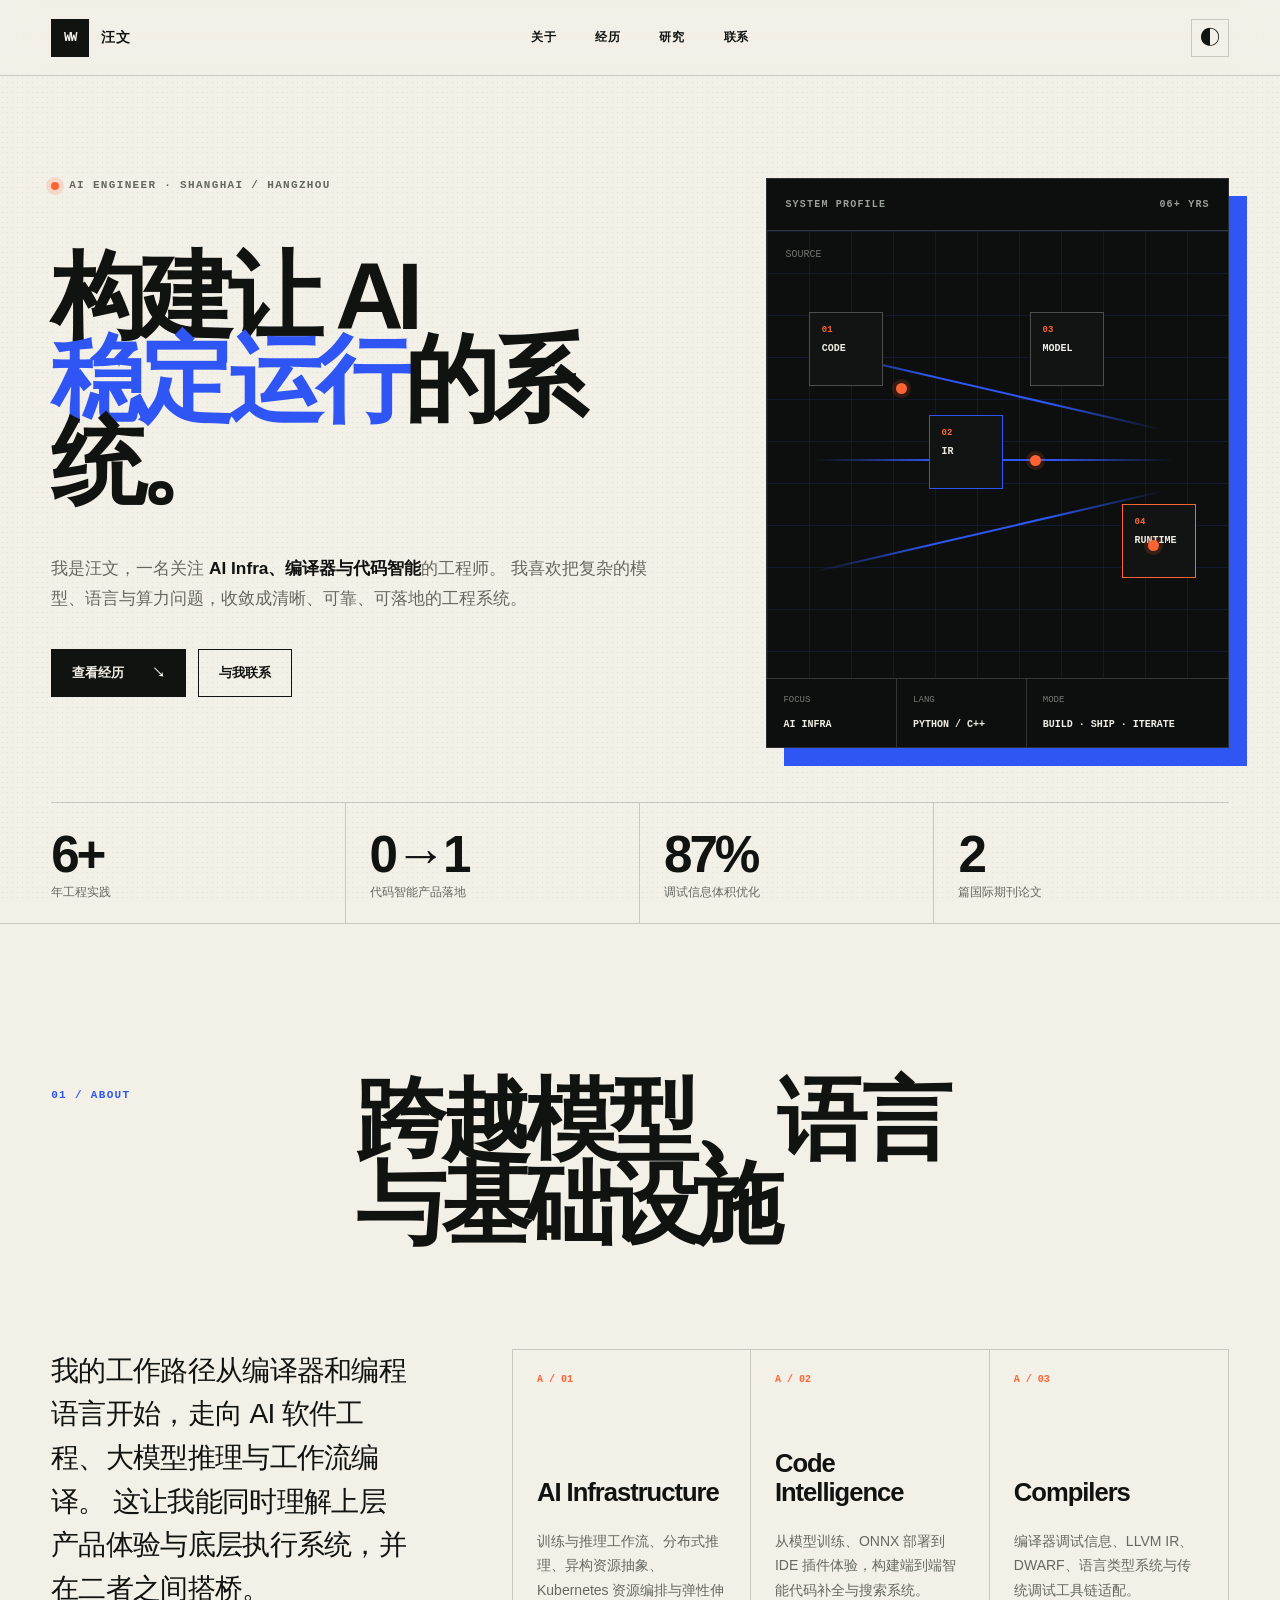
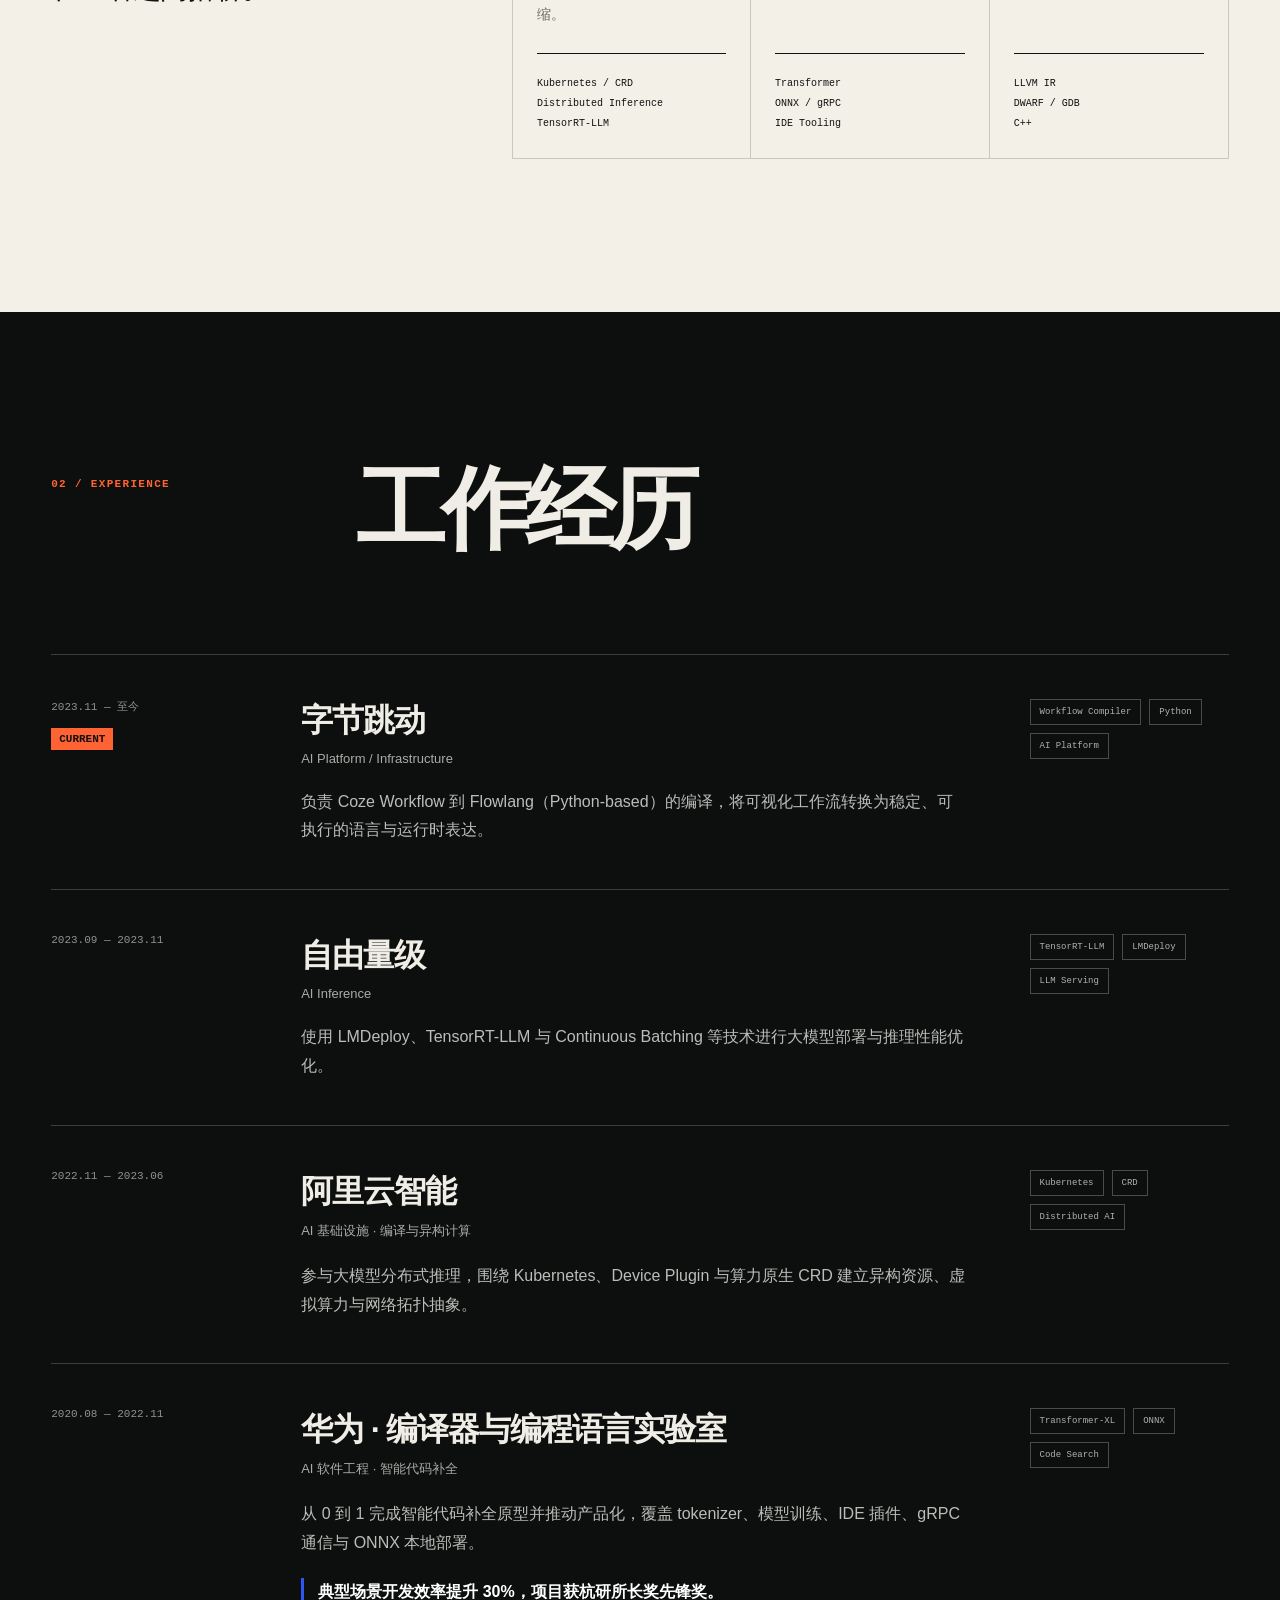
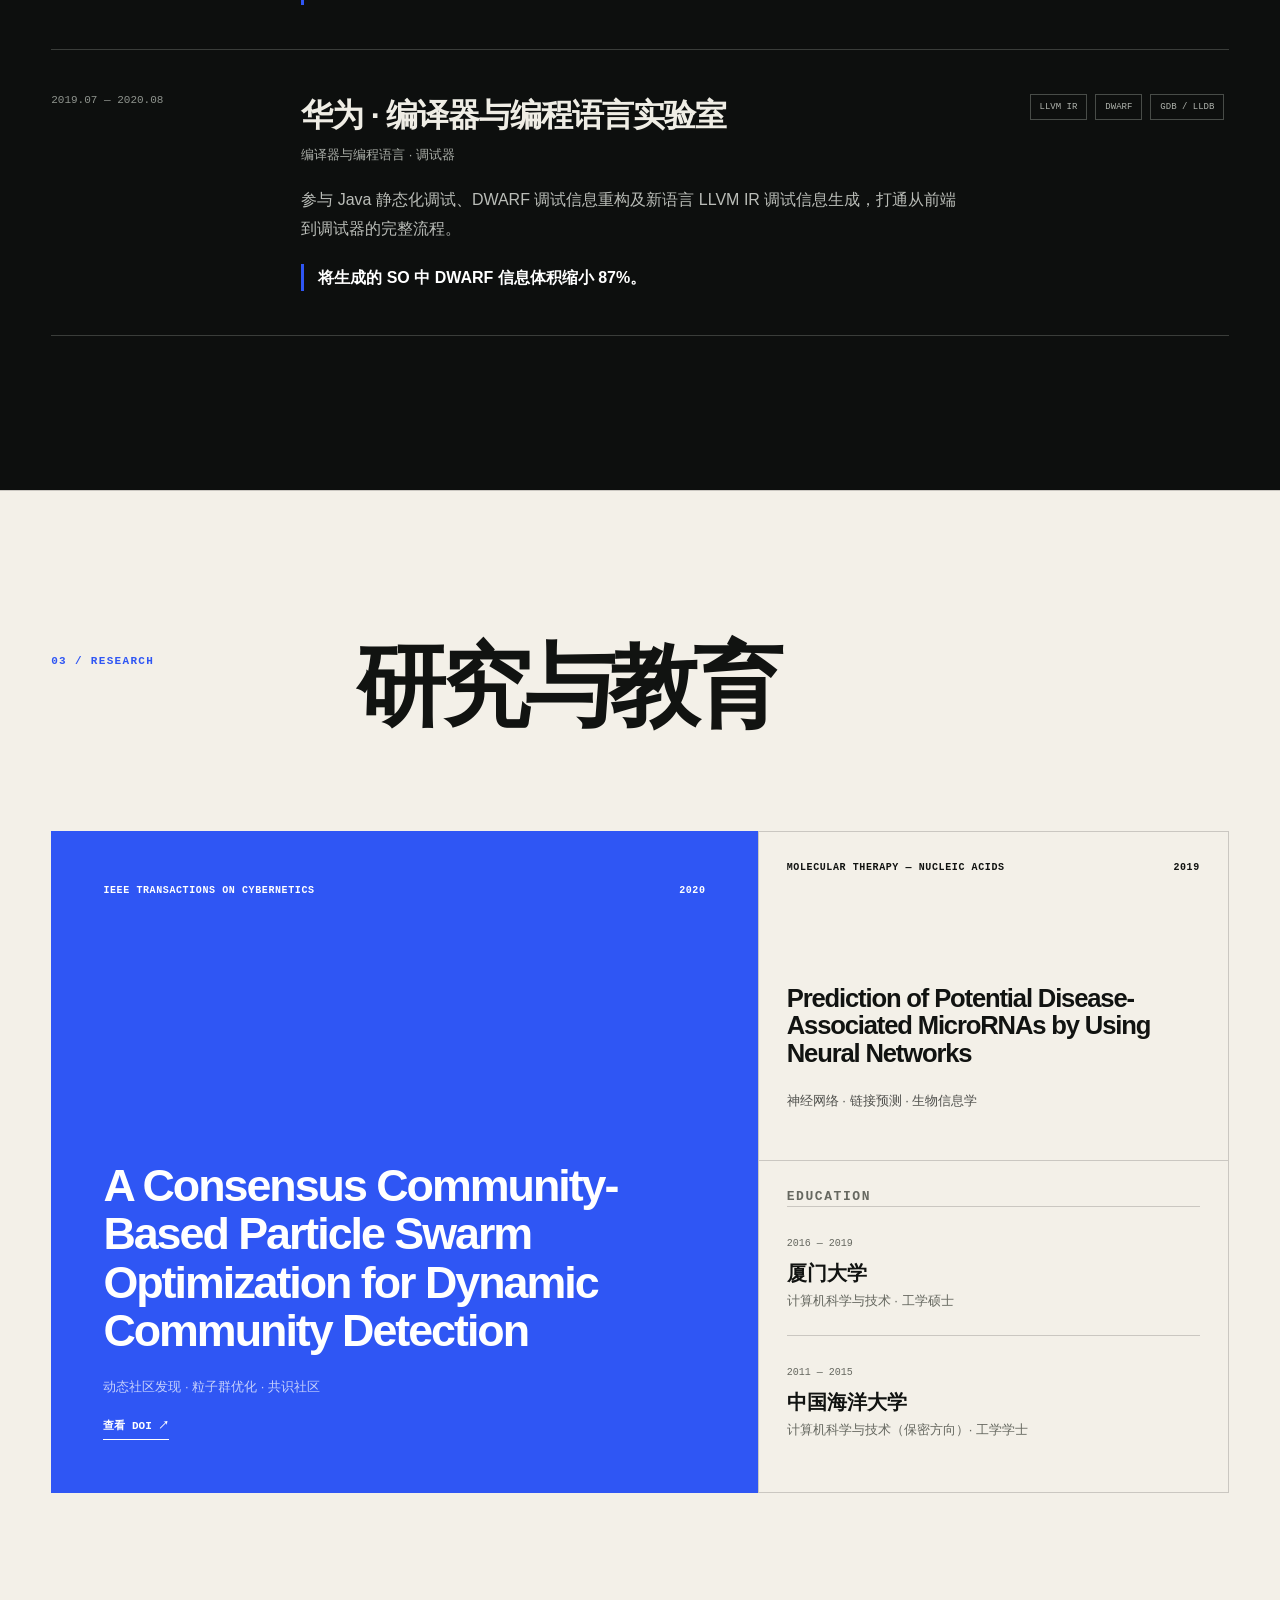
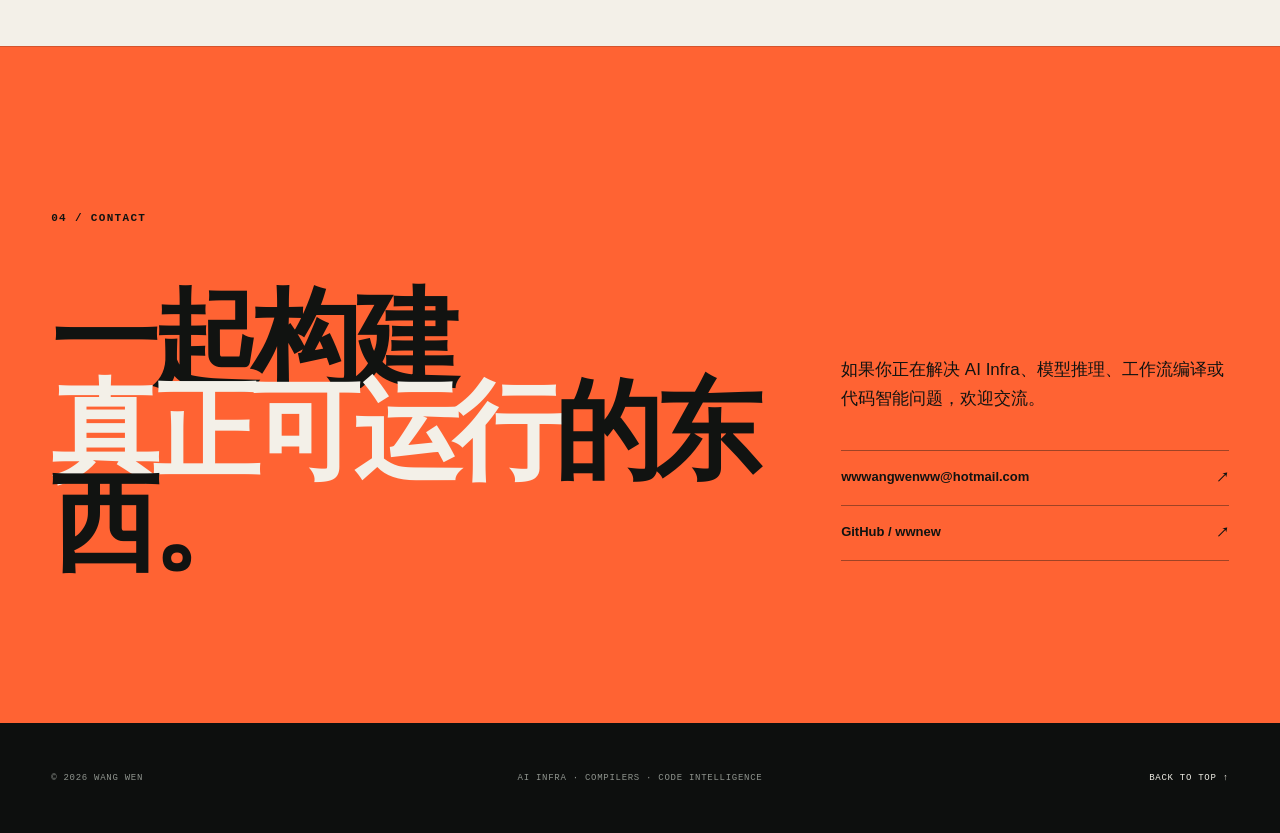
==== index.html @ ad95b90f "Build personal portfolio site" ====
<!doctype html>
<html lang="zh-CN">
  <head>
    <meta charset="UTF-8" />
    <meta name="viewport" content="width=device-width, initial-scale=1" />
    <meta name="theme-color" content="#f3f0e8" />
    <meta name="description" content="汪文的个人主页——专注 AI Infra、编译器与代码智能。" />
    <meta property="og:title" content="汪文 | AI Infra · Compilers · Code Intelligence" />
    <meta property="og:description" content="AI 基础设施、编译器与代码智能工程实践。" />
    <meta property="og:type" content="website" />
    <meta property="og:url" content="https://wwnew.github.io/wangwen/" />
    <meta property="og:image" content="https://wwnew.github.io/wangwen/assets/og.png" />
    <meta name="twitter:card" content="summary_large_image" />
    <meta name="twitter:image" content="https://wwnew.github.io/wangwen/assets/og.png" />
    <title>汪文 | AI Infra · Compilers · Code Intelligence</title>
    <link rel="stylesheet" href="styles.css" />
    <script src="script.js" defer></script>
  </head>
  <body>
    <a class="skip-link" href="#main">跳到主要内容</a>

    <header class="site-header">
      <a class="brand" href="#top" aria-label="返回首页">
        <span class="brand-mark">WW</span>
        <span class="brand-name">汪文</span>
      </a>
      <nav aria-label="主要导航">
        <a href="#about">关于</a>
        <a href="#experience">经历</a>
        <a href="#research">研究</a>
        <a href="#contact">联系</a>
      </nav>
      <button class="theme-toggle" type="button" aria-label="切换深浅色主题" aria-pressed="false">
        <span aria-hidden="true">◐</span>
      </button>
    </header>

    <main id="main">
      <section class="hero" id="top">
        <div class="hero-copy reveal">
          <p class="eyebrow"><span class="status-dot"></span> AI ENGINEER · SHANGHAI / HANGZHOU</p>
          <h1>
            构建让 AI<br />
            <span>稳定运行</span>的系统。
          </h1>
          <p class="hero-lead">
            我是汪文，一名关注 <strong>AI Infra、编译器与代码智能</strong>的工程师。
            我喜欢把复杂的模型、语言与算力问题，收敛成清晰、可靠、可落地的工程系统。
          </p>
          <div class="hero-actions">
            <a class="button button-primary" href="#experience">查看经历 <span aria-hidden="true">↘</span></a>
            <a class="button button-ghost" href="mailto:wwwangwenww@hotmail.com">与我联系</a>
          </div>
        </div>

        <div class="hero-system reveal" aria-label="从代码到计算的系统示意图">
          <div class="system-topline">
            <span>SYSTEM PROFILE</span>
            <span>06+ YRS</span>
          </div>
          <div class="pipeline" aria-hidden="true">
            <div class="pipeline-label label-input">SOURCE</div>
            <div class="pipeline-line line-a"></div>
            <div class="pipeline-line line-b"></div>
            <div class="pipeline-line line-c"></div>
            <div class="pipeline-node node-a"><span>01</span>CODE</div>
            <div class="pipeline-node node-b"><span>02</span>IR</div>
            <div class="pipeline-node node-c"><span>03</span>MODEL</div>
            <div class="pipeline-node node-d"><span>04</span>RUNTIME</div>
            <div class="pipeline-signal signal-a"></div>
            <div class="pipeline-signal signal-b"></div>
            <div class="pipeline-signal signal-c"></div>
          </div>
          <div class="system-stack">
            <div><span>FOCUS</span><strong>AI INFRA</strong></div>
            <div><span>LANG</span><strong>PYTHON / C++</strong></div>
            <div><span>MODE</span><strong>BUILD · SHIP · ITERATE</strong></div>
          </div>
        </div>

        <div class="hero-stats reveal" aria-label="职业概览">
          <div><strong>6+</strong><span>年工程实践</span></div>
          <div><strong>0→1</strong><span>代码智能产品落地</span></div>
          <div><strong>87%</strong><span>调试信息体积优化</span></div>
          <div><strong>2</strong><span>篇国际期刊论文</span></div>
        </div>
      </section>

      <section class="section" id="about">
        <div class="section-heading reveal">
          <p class="section-index">01 / ABOUT</p>
          <h2>跨越模型、语言<br />与基础设施</h2>
        </div>
        <div class="about-grid">
          <p class="about-intro reveal">
            我的工作路径从编译器和编程语言开始，走向 AI 软件工程、大模型推理与工作流编译。
            这让我能同时理解上层产品体验与底层执行系统，并在二者之间搭桥。
          </p>
          <div class="capability-grid">
            <article class="capability-card reveal">
              <span class="card-no">A / 01</span>
              <h3>AI Infrastructure</h3>
              <p>训练与推理工作流、分布式推理、异构资源抽象、Kubernetes 资源编排与弹性伸缩。</p>
              <ul><li>Kubernetes / CRD</li><li>Distributed Inference</li><li>TensorRT-LLM</li></ul>
            </article>
            <article class="capability-card reveal">
              <span class="card-no">A / 02</span>
              <h3>Code Intelligence</h3>
              <p>从模型训练、ONNX 部署到 IDE 插件体验，构建端到端智能代码补全与搜索系统。</p>
              <ul><li>Transformer</li><li>ONNX / gRPC</li><li>IDE Tooling</li></ul>
            </article>
            <article class="capability-card reveal">
              <span class="card-no">A / 03</span>
              <h3>Compilers</h3>
              <p>编译器调试信息、LLVM IR、DWARF、语言类型系统与传统调试工具链适配。</p>
              <ul><li>LLVM IR</li><li>DWARF / GDB</li><li>C++</li></ul>
            </article>
          </div>
        </div>
      </section>

      <section class="section experience" id="experience">
        <div class="section-heading reveal">
          <p class="section-index">02 / EXPERIENCE</p>
          <h2>工作经历</h2>
        </div>
        <div class="timeline">
          <article class="timeline-item reveal">
            <div class="timeline-meta"><time>2023.11 — 至今</time><span class="current">CURRENT</span></div>
            <div class="timeline-main">
              <h3>字节跳动</h3>
              <p class="role">AI Platform / Infrastructure</p>
              <p>负责 Coze Workflow 到 Flowlang（Python-based）的编译，将可视化工作流转换为稳定、可执行的语言与运行时表达。</p>
            </div>
            <div class="timeline-tags"><span>Workflow Compiler</span><span>Python</span><span>AI Platform</span></div>
          </article>
          <article class="timeline-item reveal">
            <div class="timeline-meta"><time>2023.09 — 2023.11</time></div>
            <div class="timeline-main">
              <h3>自由量级</h3>
              <p class="role">AI Inference</p>
              <p>使用 LMDeploy、TensorRT-LLM 与 Continuous Batching 等技术进行大模型部署与推理性能优化。</p>
            </div>
            <div class="timeline-tags"><span>TensorRT-LLM</span><span>LMDeploy</span><span>LLM Serving</span></div>
          </article>
          <article class="timeline-item reveal">
            <div class="timeline-meta"><time>2022.11 — 2023.06</time></div>
            <div class="timeline-main">
              <h3>阿里云智能</h3>
              <p class="role">AI 基础设施 · 编译与异构计算</p>
              <p>参与大模型分布式推理，围绕 Kubernetes、Device Plugin 与算力原生 CRD 建立异构资源、虚拟算力与网络拓扑抽象。</p>
            </div>
            <div class="timeline-tags"><span>Kubernetes</span><span>CRD</span><span>Distributed AI</span></div>
          </article>
          <article class="timeline-item reveal">
            <div class="timeline-meta"><time>2020.08 — 2022.11</time></div>
            <div class="timeline-main">
              <h3>华为 · 编译器与编程语言实验室</h3>
              <p class="role">AI 软件工程 · 智能代码补全</p>
              <p>从 0 到 1 完成智能代码补全原型并推动产品化，覆盖 tokenizer、模型训练、IDE 插件、gRPC 通信与 ONNX 本地部署。</p>
              <p class="impact">典型场景开发效率提升 30%，项目获杭研所长奖先锋奖。</p>
            </div>
            <div class="timeline-tags"><span>Transformer-XL</span><span>ONNX</span><span>Code Search</span></div>
          </article>
          <article class="timeline-item reveal">
            <div class="timeline-meta"><time>2019.07 — 2020.08</time></div>
            <div class="timeline-main">
              <h3>华为 · 编译器与编程语言实验室</h3>
              <p class="role">编译器与编程语言 · 调试器</p>
              <p>参与 Java 静态化调试、DWARF 调试信息重构及新语言 LLVM IR 调试信息生成，打通从前端到调试器的完整流程。</p>
              <p class="impact">将生成的 SO 中 DWARF 信息体积缩小 87%。</p>
            </div>
            <div class="timeline-tags"><span>LLVM IR</span><span>DWARF</span><span>GDB / LLDB</span></div>
          </article>
        </div>
      </section>

      <section class="section research" id="research">
        <div class="section-heading reveal">
          <p class="section-index">03 / RESEARCH</p>
          <h2>研究与教育</h2>
        </div>
        <div class="research-grid">
          <article class="paper paper-featured reveal">
            <div class="paper-top"><span>IEEE TRANSACTIONS ON CYBERNETICS</span><span>2020</span></div>
            <h3>A Consensus Community-Based Particle Swarm Optimization for Dynamic Community Detection</h3>
            <p>动态社区发现 · 粒子群优化 · 共识社区</p>
            <a href="https://doi.org/10.1109/TCYB.2019.2938895" target="_blank" rel="noreferrer">查看 DOI <span aria-hidden="true">↗</span></a>
          </article>
          <article class="paper reveal">
            <div class="paper-top"><span>MOLECULAR THERAPY — NUCLEIC ACIDS</span><span>2019</span></div>
            <h3>Prediction of Potential Disease-Associated MicroRNAs by Using Neural Networks</h3>
            <p>神经网络 · 链接预测 · 生物信息学</p>
          </article>
          <div class="education reveal">
            <p class="mini-heading">EDUCATION</p>
            <div><time>2016 — 2019</time><h3>厦门大学</h3><p>计算机科学与技术 · 工学硕士</p></div>
            <div><time>2011 — 2015</time><h3>中国海洋大学</h3><p>计算机科学与技术（保密方向）· 工学学士</p></div>
          </div>
        </div>
      </section>

      <section class="contact section" id="contact">
        <p class="section-index reveal">04 / CONTACT</p>
        <div class="contact-inner reveal">
          <h2>一起构建<br /><span>真正可运行</span>的东西。</h2>
          <div class="contact-side">
            <p>如果你正在解决 AI Infra、模型推理、工作流编译或代码智能问题，欢迎交流。</p>
            <a class="email-link" href="mailto:wwwangwenww@hotmail.com">wwwangwenww@hotmail.com <span aria-hidden="true">↗</span></a>
            <a class="github-link" href="https://github.com/wwnew" target="_blank" rel="noreferrer">GitHub / wwnew <span aria-hidden="true">↗</span></a>
          </div>
        </div>
      </section>
    </main>

    <footer>
      <span>© <span id="year"></span> WANG WEN</span>
      <span>AI INFRA · COMPILERS · CODE INTELLIGENCE</span>
      <a href="#top">BACK TO TOP ↑</a>
    </footer>
  </body>
</html>
---- styles.css ----
:root {
  --paper: #f3f0e8;
  --paper-2: #e9e5da;
  --ink: #111311;
  --muted: #666860;
  --line: rgba(17, 19, 17, 0.18);
  --blue: #2f56f4;
  --orange: #ff6333;
  --dark: #0d0f0e;
  --header-height: 76px;
}

* { box-sizing: border-box; }
html { scroll-behavior: smooth; }
body {
  margin: 0;
  background: var(--paper);
  color: var(--ink);
  font-family: Inter, "Helvetica Neue", Arial, "PingFang SC", "Microsoft YaHei", sans-serif;
  -webkit-font-smoothing: antialiased;
}
body::before {
  content: "";
  position: fixed;
  inset: 0;
  z-index: -1;
  pointer-events: none;
  opacity: 0.22;
  background-image: radial-gradient(rgba(17, 19, 17, 0.32) 0.5px, transparent 0.5px);
  background-size: 5px 5px;
}
a { color: inherit; }
.skip-link { position: fixed; left: 12px; top: -80px; z-index: 100; padding: 10px 14px; background: var(--ink); color: var(--paper); }
.skip-link:focus { top: 12px; }

.site-header {
  height: var(--header-height);
  padding: 0 clamp(20px, 4vw, 64px);
  display: grid;
  grid-template-columns: 1fr auto 1fr;
  align-items: center;
  position: sticky;
  top: 0;
  z-index: 20;
  border-bottom: 1px solid var(--line);
  background: color-mix(in srgb, var(--paper) 88%, transparent);
  backdrop-filter: blur(16px);
}
.brand { display: inline-flex; align-items: center; gap: 12px; width: fit-content; text-decoration: none; }
.brand-mark { display: grid; place-items: center; width: 38px; height: 38px; background: var(--ink); color: var(--paper); font: 700 12px/1 ui-monospace, monospace; letter-spacing: -0.08em; }
.brand-name { font-size: 14px; font-weight: 700; letter-spacing: 0.08em; }
nav { display: flex; align-items: center; gap: clamp(18px, 3vw, 42px); }
nav a { position: relative; text-decoration: none; font-size: 12px; font-weight: 650; letter-spacing: 0.08em; }
nav a::after { content: ""; position: absolute; left: 0; right: 100%; bottom: -8px; height: 2px; background: var(--orange); transition: right 180ms ease; }
nav a:hover::after, nav a:focus-visible::after { right: 0; }
.theme-toggle { justify-self: end; width: 38px; height: 38px; border: 1px solid var(--line); background: transparent; color: inherit; cursor: pointer; font-size: 20px; }
.theme-toggle:hover { background: var(--ink); color: var(--paper); }

.hero { min-height: calc(100svh - var(--header-height)); padding: clamp(48px, 8vw, 110px) clamp(20px, 4vw, 64px) 0; display: grid; grid-template-columns: minmax(0, 1.15fr) minmax(330px, 0.85fr); grid-template-rows: 1fr auto; gap: 54px clamp(32px, 7vw, 112px); overflow: hidden; }
.eyebrow, .section-index, .mini-heading { font: 700 11px/1.3 ui-monospace, SFMono-Regular, Consolas, monospace; letter-spacing: 0.12em; }
.eyebrow { display: flex; align-items: center; gap: 10px; margin: 0 0 clamp(28px, 5vw, 62px); color: var(--muted); }
.status-dot { width: 8px; height: 8px; border-radius: 50%; background: var(--orange); box-shadow: 0 0 0 5px color-mix(in srgb, var(--orange) 16%, transparent); }
.hero h1 { margin: 0; max-width: 900px; font-size: clamp(58px, 7.4vw, 124px); line-height: 0.88; letter-spacing: -0.072em; font-weight: 850; }
.hero h1 span { color: var(--blue); }
.hero-lead { max-width: 680px; margin: clamp(28px, 4vw, 48px) 0 0; font-size: clamp(16px, 1.35vw, 21px); line-height: 1.75; color: var(--muted); }
.hero-lead strong { color: var(--ink); font-weight: 700; }
.hero-actions { display: flex; flex-wrap: wrap; gap: 12px; margin-top: 36px; }
.button { min-height: 48px; padding: 0 20px; display: inline-flex; align-items: center; justify-content: space-between; gap: 28px; border: 1px solid var(--ink); text-decoration: none; font-size: 13px; font-weight: 700; transition: transform 160ms ease, box-shadow 160ms ease, background 160ms ease; }
.button:hover { transform: translateY(-2px); box-shadow: 4px 4px 0 var(--orange); }
.button-primary { background: var(--ink); color: var(--paper); }
.button-ghost { background: transparent; }

.hero-system { align-self: center; min-height: 570px; display: flex; flex-direction: column; background: var(--dark); color: #efede5; border: 1px solid #2c2f2d; box-shadow: 18px 18px 0 var(--blue); }
.system-topline { height: 52px; padding: 0 18px; display: flex; align-items: center; justify-content: space-between; border-bottom: 1px solid #343735; color: #999f99; font: 600 10px/1 ui-monospace, monospace; letter-spacing: 0.12em; }
.pipeline { position: relative; flex: 1; min-height: 360px; overflow: hidden; background-image: linear-gradient(rgba(47,86,244,.14) 1px, transparent 1px), linear-gradient(90deg, rgba(47,86,244,.14) 1px, transparent 1px); background-size: 42px 42px; }
.pipeline-label { position: absolute; left: 18px; top: 18px; color: #6f756f; font: 10px ui-monospace, monospace; }
.pipeline-line { position: absolute; left: 10%; width: 78%; height: 2px; background: linear-gradient(90deg, transparent, var(--blue), var(--blue), transparent); transform-origin: left center; }
.line-a { top: 26%; transform: rotate(13deg); }.line-b { top: 51%; }.line-c { top: 76%; transform: rotate(-13deg); }
.pipeline-node { position: absolute; display: flex; flex-direction: column; gap: 8px; width: 74px; height: 74px; padding: 12px; border: 1px solid #4c504c; background: #111412; font: 700 10px ui-monospace, monospace; }
.pipeline-node span { color: var(--orange); font-size: 9px; }
.node-a { left: 9%; top: 18%; }.node-b { left: 35%; top: 41%; border-color: var(--blue); }.node-c { right: 27%; top: 18%; }.node-d { right: 7%; top: 61%; border-color: var(--orange); }
.pipeline-signal { position: absolute; width: 11px; height: 11px; border-radius: 50%; background: var(--orange); box-shadow: 0 0 0 4px rgba(255,99,51,.15); animation: pulse 2.4s ease-in-out infinite; }
.signal-a { left: 28%; top: 34%; }.signal-b { left: 57%; top: 50%; animation-delay: .8s; }.signal-c { right: 15%; top: 69%; animation-delay: 1.6s; }
@keyframes pulse { 50% { transform: scale(1.5); box-shadow: 0 0 0 8px rgba(255,99,51,0); } }
.system-stack { display: grid; grid-template-columns: 1fr 1fr 1.55fr; border-top: 1px solid #343735; }
.system-stack div { padding: 16px; border-right: 1px solid #343735; }
.system-stack div:last-child { border-right: 0; }
.system-stack span { display: block; margin-bottom: 8px; color: #747a74; font: 9px ui-monospace, monospace; }
.system-stack strong { font: 700 10px ui-monospace, monospace; }

.hero-stats { grid-column: 1 / -1; display: grid; grid-template-columns: repeat(4, 1fr); border-top: 1px solid var(--line); }
.hero-stats div { min-height: 120px; padding: 22px 20px 22px 0; display: flex; flex-direction: column; justify-content: space-between; border-right: 1px solid var(--line); }
.hero-stats div:not(:first-child) { padding-left: 24px; }
.hero-stats div:last-child { border-right: 0; }
.hero-stats strong { font-size: clamp(32px, 4vw, 62px); letter-spacing: -0.06em; }
.hero-stats span { color: var(--muted); font-size: 12px; }

.section { padding: clamp(96px, 12vw, 180px) clamp(20px, 4vw, 64px); border-top: 1px solid var(--line); }
.section-heading { display: grid; grid-template-columns: minmax(170px, .35fr) 1fr; margin-bottom: clamp(56px, 8vw, 110px); }
.section-index { margin: 10px 0 0; color: var(--blue); }
.section-heading h2 { margin: 0; font-size: clamp(48px, 7vw, 108px); line-height: .94; letter-spacing: -0.065em; }
.about-grid { display: grid; grid-template-columns: minmax(250px, .5fr) 1fr; gap: clamp(46px, 8vw, 120px); }
.about-intro { margin: 0; max-width: 520px; font-size: clamp(20px, 2.2vw, 34px); line-height: 1.55; letter-spacing: -0.025em; }
.capability-grid { display: grid; grid-template-columns: repeat(3, 1fr); }
.capability-card { min-height: 410px; padding: 24px; border: 1px solid var(--line); display: flex; flex-direction: column; transition: background 180ms ease, color 180ms ease, transform 180ms ease; }
.capability-card + .capability-card { border-left: 0; }
.capability-card:hover { background: var(--ink); color: var(--paper); transform: translateY(-8px); }
.card-no { color: var(--orange); font: 700 10px ui-monospace, monospace; }
.capability-card h3 { margin: auto 0 22px; font-size: clamp(24px, 2vw, 34px); letter-spacing: -0.04em; }
.capability-card p { min-height: 100px; margin: 0 0 24px; color: var(--muted); font-size: 14px; line-height: 1.75; }
.capability-card:hover p { color: #b9bcb6; }
.capability-card ul { margin: 0; padding: 20px 0 0; border-top: 1px solid currentColor; list-style: none; font: 10px/2 ui-monospace, monospace; }

.experience { background: var(--dark); color: #efede5; }
.experience .section-index { color: var(--orange); }
.timeline { border-top: 1px solid #3a3d3a; }
.timeline-item { display: grid; grid-template-columns: minmax(180px, .28fr) 1fr minmax(160px, .3fr); gap: clamp(24px, 5vw, 80px); padding: 44px 0; border-bottom: 1px solid #3a3d3a; }
.timeline-meta { display: flex; flex-direction: column; align-items: flex-start; gap: 14px; color: #8e938d; font: 11px ui-monospace, monospace; }
.current { padding: 5px 8px; color: #111; background: var(--orange); font-weight: 800; }
.timeline-main h3 { margin: 0 0 8px; font-size: clamp(25px, 2.5vw, 38px); letter-spacing: -0.035em; }
.timeline-main .role { margin: 0 0 22px; color: #a8aca6; font-size: 13px; }
.timeline-main > p:not(.role):not(.impact) { max-width: 760px; margin: 0; color: #babdb8; line-height: 1.8; }
.timeline-main .impact { margin: 20px 0 0; padding-left: 14px; border-left: 3px solid var(--blue); color: #fff; font-weight: 650; line-height: 1.7; }
.timeline-tags { display: flex; align-content: flex-start; flex-wrap: wrap; gap: 8px; }
.timeline-tags span { padding: 7px 9px; border: 1px solid #484c48; color: #aeb2ac; font: 9px ui-monospace, monospace; }

.research-grid { display: grid; grid-template-columns: 1.2fr .8fr; gap: 0; }
.paper { min-height: 330px; padding: 28px; border: 1px solid var(--line); display: flex; flex-direction: column; }
.paper-featured { grid-row: span 2; min-height: 660px; padding: clamp(28px, 4vw, 58px); background: var(--blue); color: #fff; border-color: var(--blue); }
.paper-top { display: flex; justify-content: space-between; gap: 20px; font: 700 10px/1.5 ui-monospace, monospace; letter-spacing: .06em; }
.paper h3 { margin: auto 0 24px; max-width: 780px; font-size: clamp(26px, 3.5vw, 58px); line-height: 1.08; letter-spacing: -0.045em; }
.paper:not(.paper-featured) h3 { font-size: clamp(21px, 2vw, 31px); }
.paper p { margin: 0 0 22px; opacity: .72; font-size: 13px; }
.paper a { width: fit-content; padding-bottom: 6px; border-bottom: 1px solid currentColor; text-decoration: none; font: 700 11px ui-monospace, monospace; }
.education { padding: 28px; border: 1px solid var(--line); border-top: 0; }
.education > div { padding: 25px 0; border-top: 1px solid var(--line); }
.education time { color: var(--muted); font: 10px ui-monospace, monospace; }
.education h3 { margin: 10px 0 5px; font-size: 20px; }
.education p { margin: 0; color: var(--muted); font-size: 13px; }

.contact { background: var(--orange); }
.contact .section-index { color: var(--ink); }
.contact-inner { display: grid; grid-template-columns: 1.3fr .7fr; align-items: end; gap: 70px; margin-top: 70px; }
.contact h2 { margin: 0; font-size: clamp(54px, 8.4vw, 136px); line-height: .85; letter-spacing: -0.07em; }
.contact h2 span { color: var(--paper); }
.contact-side { padding-bottom: 8px; }
.contact-side p { max-width: 480px; margin: 0 0 36px; font-size: 17px; line-height: 1.7; }
.contact-side a { display: flex; justify-content: space-between; gap: 20px; padding: 18px 0; border-top: 1px solid rgba(17,19,17,.4); text-decoration: none; font-size: 13px; font-weight: 700; }
.contact-side a:last-child { border-bottom: 1px solid rgba(17,19,17,.4); }
.contact-side a:hover { padding-left: 10px; padding-right: 10px; background: var(--ink); color: var(--paper); }

footer { min-height: 110px; padding: 28px clamp(20px, 4vw, 64px); display: grid; grid-template-columns: 1fr auto 1fr; align-items: center; gap: 20px; background: var(--dark); color: #8f948e; font: 9px ui-monospace, monospace; letter-spacing: .08em; }
footer a { justify-self: end; color: #efede5; text-decoration: none; }

.reveal { opacity: 0; transform: translateY(18px); transition: opacity 650ms ease, transform 650ms cubic-bezier(.2,.7,.2,1); }
.reveal.is-visible { opacity: 1; transform: none; }

html[data-theme="dark"] { --paper: #111311; --paper-2: #1a1d1a; --ink: #efede5; --muted: #a7aba4; --line: rgba(239,237,229,.18); }
html[data-theme="dark"] .brand-mark, html[data-theme="dark"] .button-primary { background: var(--blue); color: #fff; }
html[data-theme="dark"] .capability-card:hover { background: var(--blue); }
html[data-theme="dark"] .research { background: #111311; }

@media (max-width: 980px) {
  .hero { grid-template-columns: 1fr; }
  .hero-system { min-height: 470px; box-shadow: 10px 10px 0 var(--blue); }
  .hero-stats { grid-column: 1; }
  .about-grid, .contact-inner { grid-template-columns: 1fr; }
  .capability-grid { grid-template-columns: 1fr; }
  .capability-card { min-height: 300px; }
  .capability-card + .capability-card { border-left: 1px solid var(--line); border-top: 0; }
  .timeline-item { grid-template-columns: 160px 1fr; }
  .timeline-tags { grid-column: 2; }
}

@media (max-width: 700px) {
  :root { --header-height: 66px; }
  .site-header { grid-template-columns: 1fr auto; }
  .brand-name, nav { display: none; }
  .hero { padding-top: 52px; gap: 42px; }
  .hero h1 { font-size: clamp(55px, 17vw, 88px); }
  .hero-system { min-height: 430px; }
  .system-stack { grid-template-columns: 1fr 1fr; }
  .system-stack div:last-child { grid-column: 1 / -1; border-top: 1px solid #343735; }
  .hero-stats { grid-template-columns: 1fr 1fr; }
  .hero-stats div { border-bottom: 1px solid var(--line); }
  .hero-stats div:nth-child(2) { border-right: 0; }
  .hero-stats div:nth-child(3) { padding-left: 0; }
  .section-heading { grid-template-columns: 1fr; gap: 30px; }
  .timeline-item { grid-template-columns: 1fr; gap: 22px; }
  .timeline-tags { grid-column: 1; }
  .research-grid { grid-template-columns: 1fr; }
  .paper-featured { min-height: 520px; }
  .contact-inner { margin-top: 46px; }
  footer { grid-template-columns: 1fr; }
  footer a { justify-self: start; }
}

@media (prefers-reduced-motion: reduce) {
  html { scroll-behavior: auto; }
  *, *::before, *::after { animation-duration: .01ms !important; animation-iteration-count: 1 !important; transition-duration: .01ms !important; }
  .reveal { opacity: 1; transform: none; }
}
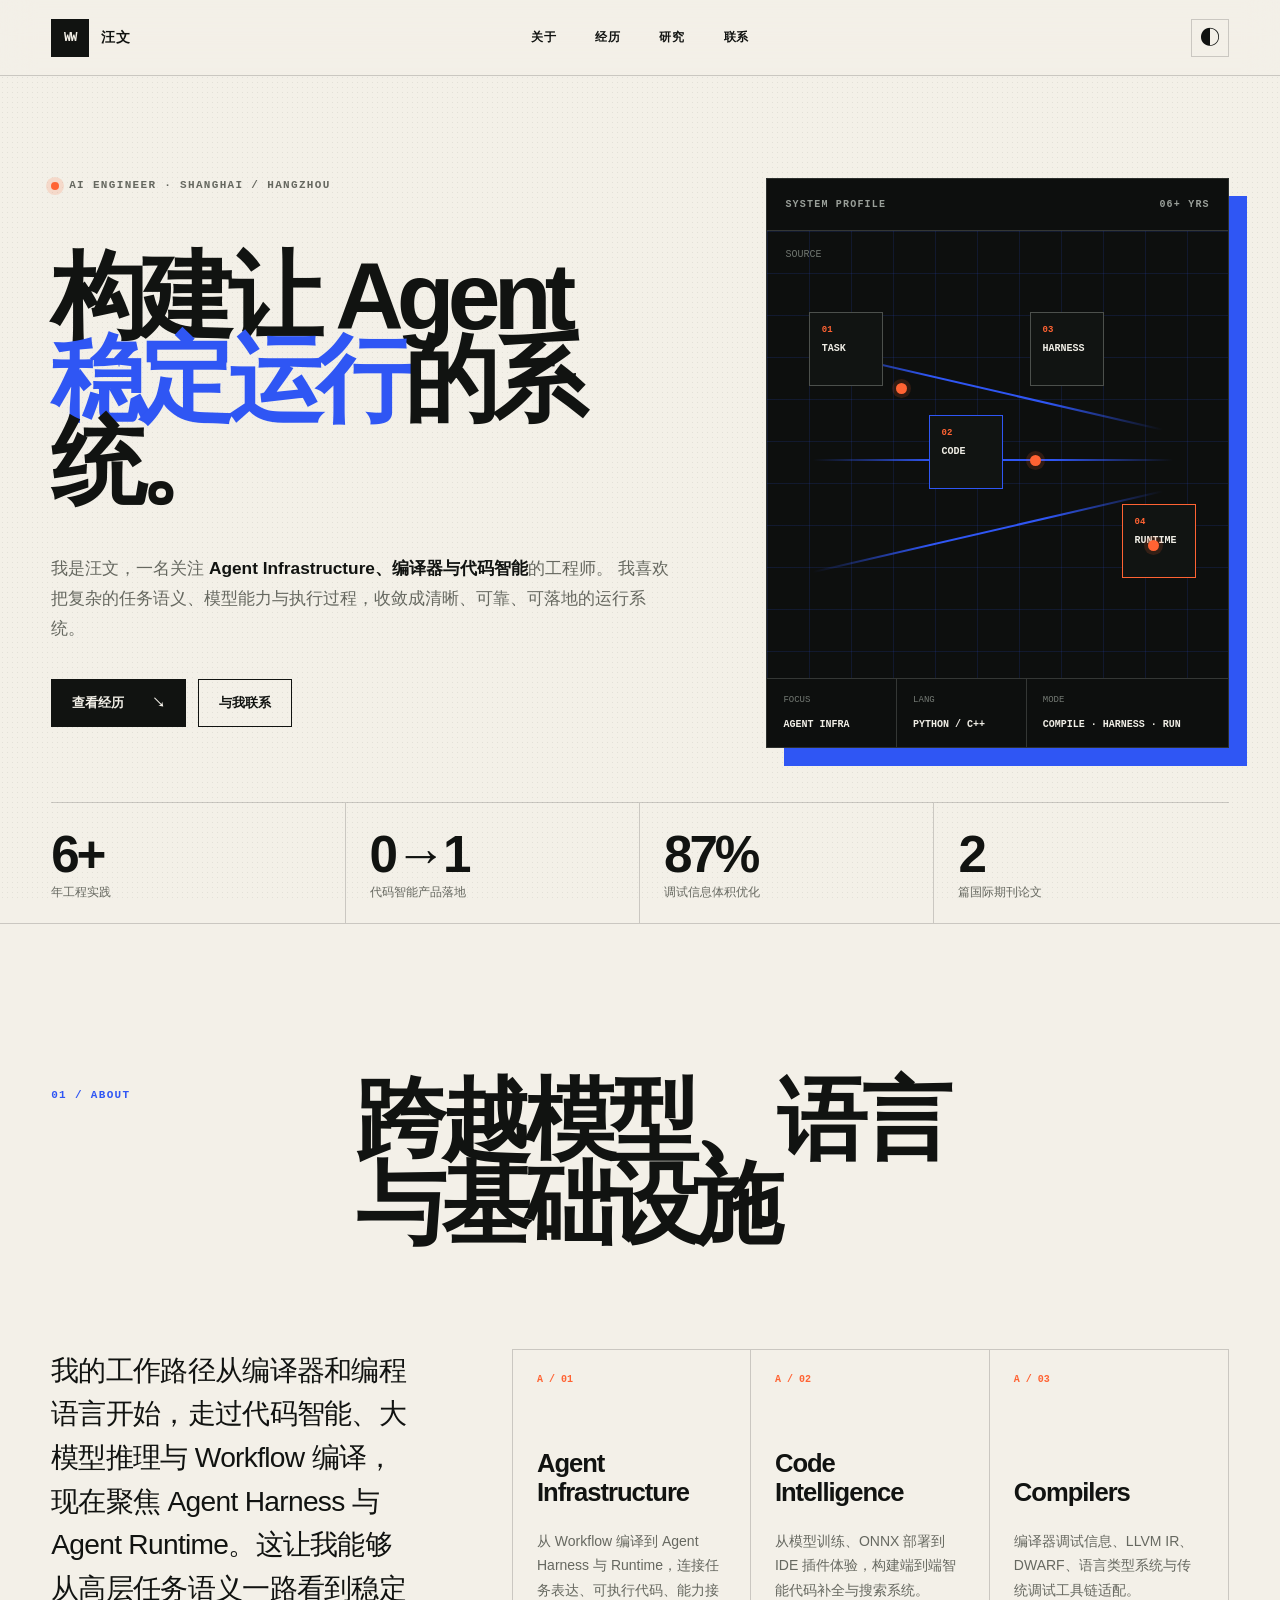
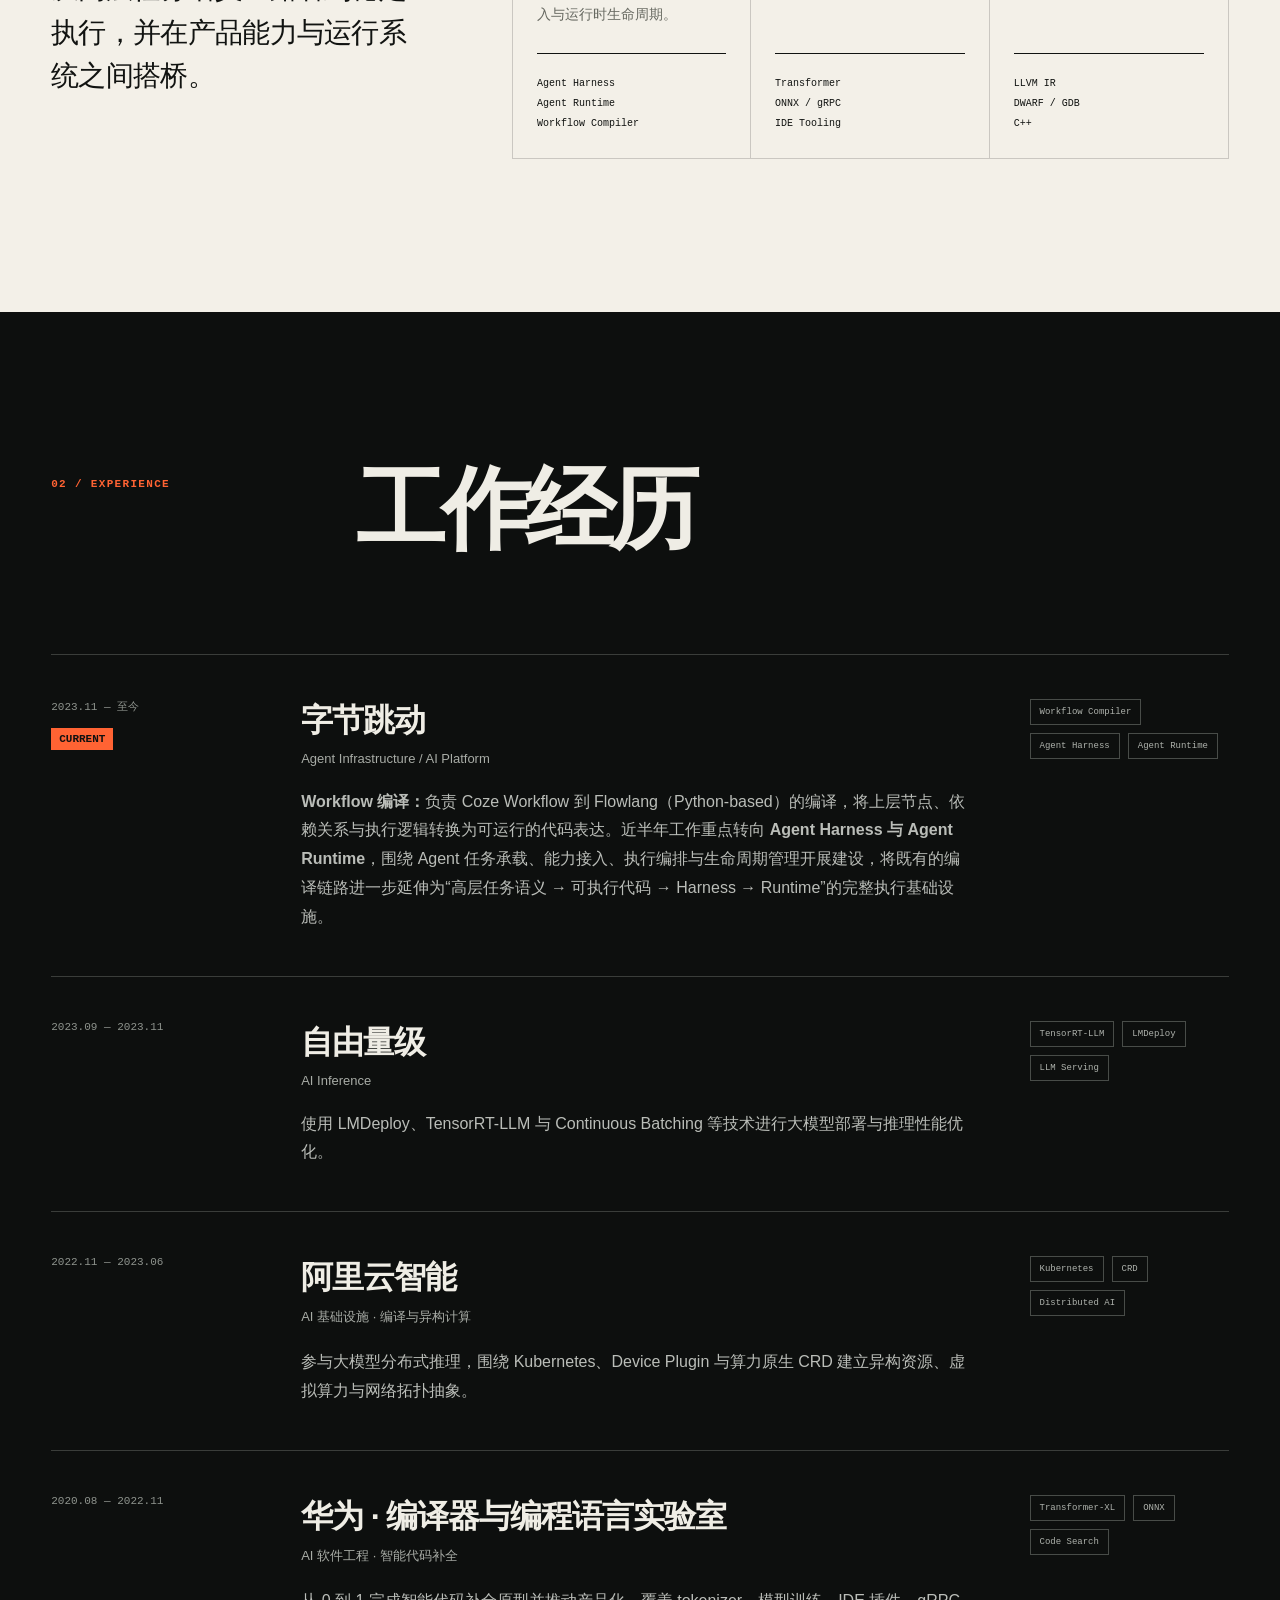
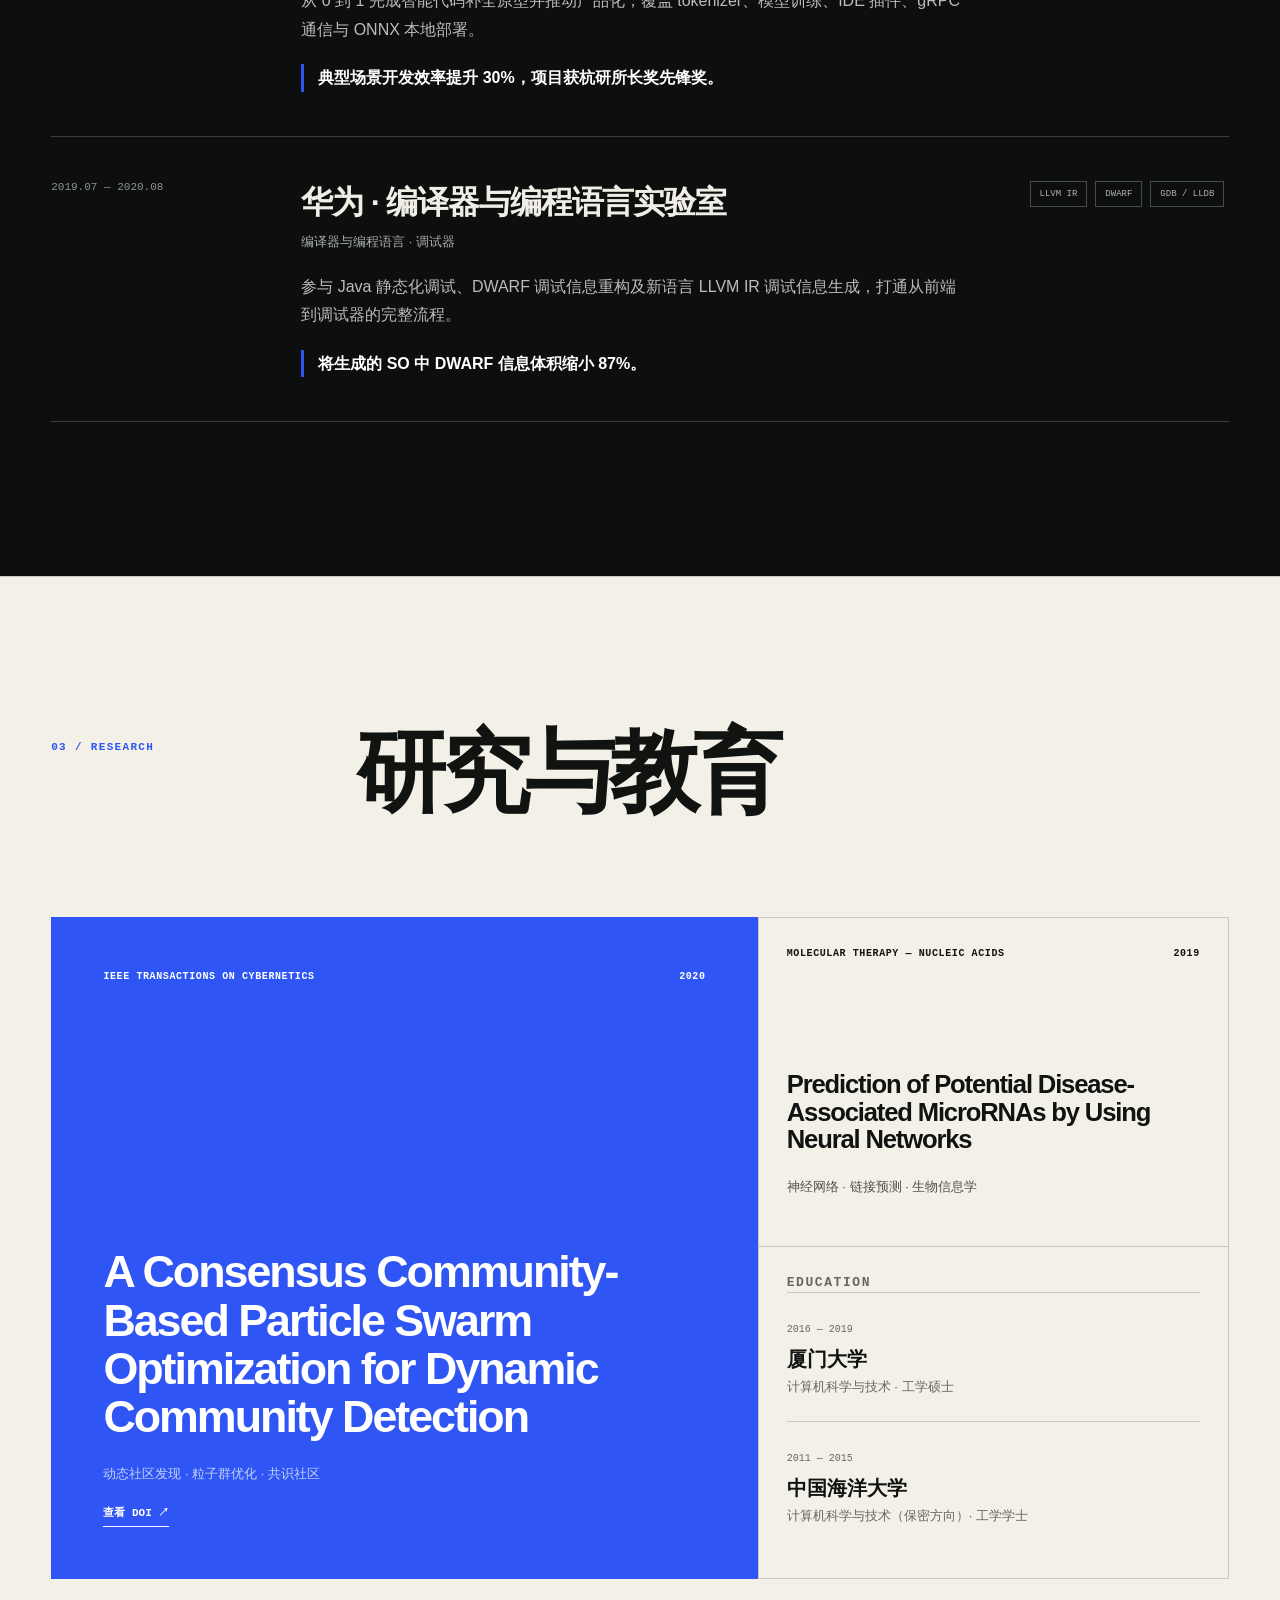
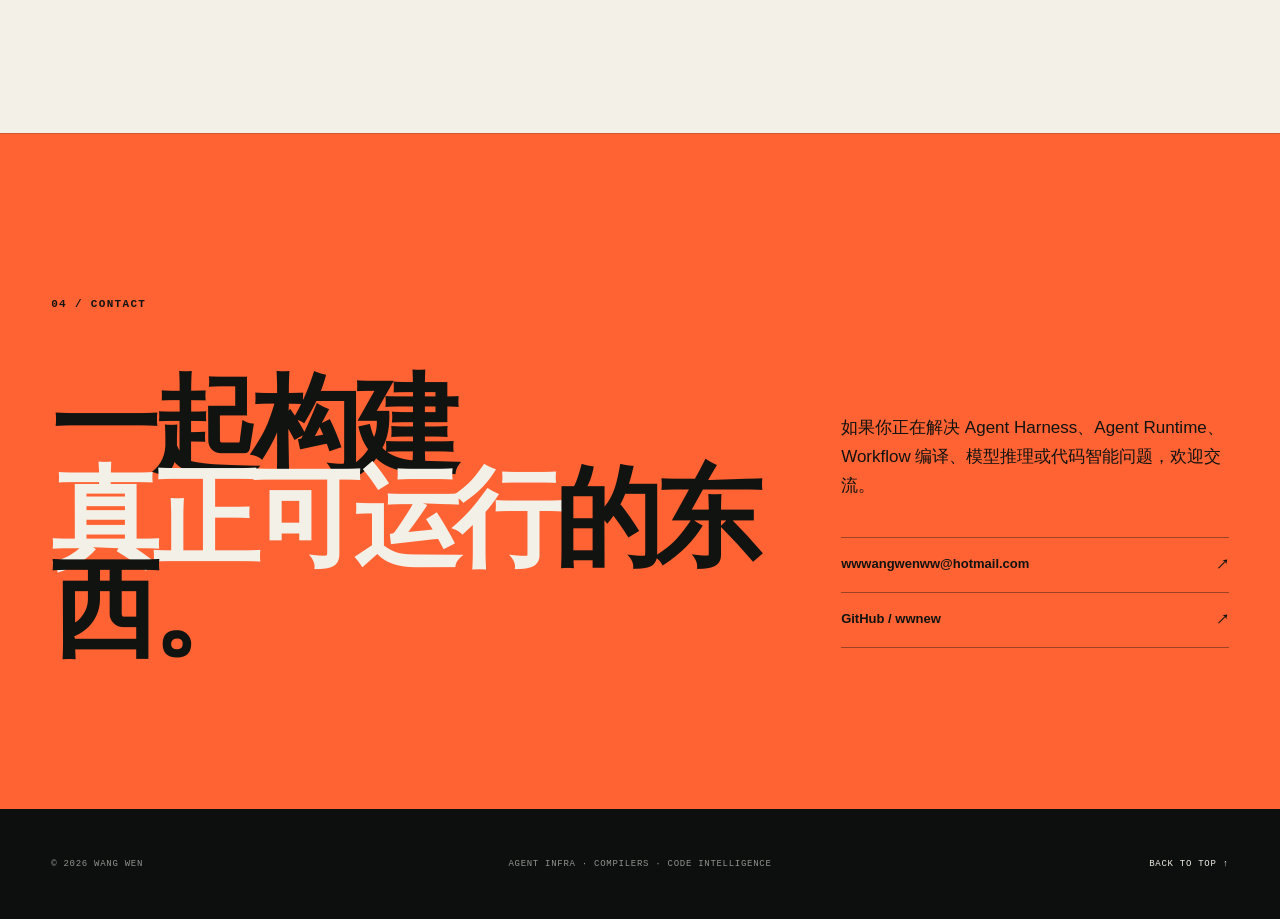
==== commit 911c9638: "Update Agent infrastructure experience" ====
--- a/index.html
+++ b/index.html
@@ -4,15 +4,15 @@
     <meta charset="UTF-8" />
     <meta name="viewport" content="width=device-width, initial-scale=1" />
     <meta name="theme-color" content="#f3f0e8" />
-    <meta name="description" content="汪文的个人主页——专注 AI Infra、编译器与代码智能。" />
-    <meta property="og:title" content="汪文 | AI Infra · Compilers · Code Intelligence" />
-    <meta property="og:description" content="AI 基础设施、编译器与代码智能工程实践。" />
+    <meta name="description" content="汪文的个人主页——专注 Agent Infrastructure、编译器与代码智能。" />
+    <meta property="og:title" content="汪文 | Agent Infrastructure · Compilers · Code Intelligence" />
+    <meta property="og:description" content="从 Workflow 编译到 Agent Harness 与 Agent Runtime 的工程实践。" />
     <meta property="og:type" content="website" />
     <meta property="og:url" content="https://wwnew.github.io/wangwen/" />
     <meta property="og:image" content="https://wwnew.github.io/wangwen/assets/og.png" />
     <meta name="twitter:card" content="summary_large_image" />
     <meta name="twitter:image" content="https://wwnew.github.io/wangwen/assets/og.png" />
-    <title>汪文 | AI Infra · Compilers · Code Intelligence</title>
+    <title>汪文 | Agent Infrastructure · Compilers · Code Intelligence</title>
     <link rel="stylesheet" href="styles.css" />
     <script src="script.js" defer></script>
   </head>
@@ -40,12 +40,12 @@
         <div class="hero-copy reveal">
           <p class="eyebrow"><span class="status-dot"></span> AI ENGINEER · SHANGHAI / HANGZHOU</p>
           <h1>
-            构建让 AI<br />
+            构建让 Agent<br />
             <span>稳定运行</span>的系统。
           </h1>
           <p class="hero-lead">
-            我是汪文，一名关注 <strong>AI Infra、编译器与代码智能</strong>的工程师。
-            我喜欢把复杂的模型、语言与算力问题，收敛成清晰、可靠、可落地的工程系统。
+            我是汪文，一名关注 <strong>Agent Infrastructure、编译器与代码智能</strong>的工程师。
+            我喜欢把复杂的任务语义、模型能力与执行过程，收敛成清晰、可靠、可落地的运行系统。
           </p>
           <div class="hero-actions">
             <a class="button button-primary" href="#experience">查看经历 <span aria-hidden="true">↘</span></a>
@@ -63,18 +63,18 @@
             <div class="pipeline-line line-a"></div>
             <div class="pipeline-line line-b"></div>
             <div class="pipeline-line line-c"></div>
-            <div class="pipeline-node node-a"><span>01</span>CODE</div>
-            <div class="pipeline-node node-b"><span>02</span>IR</div>
-            <div class="pipeline-node node-c"><span>03</span>MODEL</div>
+            <div class="pipeline-node node-a"><span>01</span>TASK</div>
+            <div class="pipeline-node node-b"><span>02</span>CODE</div>
+            <div class="pipeline-node node-c"><span>03</span>HARNESS</div>
             <div class="pipeline-node node-d"><span>04</span>RUNTIME</div>
             <div class="pipeline-signal signal-a"></div>
             <div class="pipeline-signal signal-b"></div>
             <div class="pipeline-signal signal-c"></div>
           </div>
           <div class="system-stack">
-            <div><span>FOCUS</span><strong>AI INFRA</strong></div>
+            <div><span>FOCUS</span><strong>AGENT INFRA</strong></div>
             <div><span>LANG</span><strong>PYTHON / C++</strong></div>
-            <div><span>MODE</span><strong>BUILD · SHIP · ITERATE</strong></div>
+            <div><span>MODE</span><strong>COMPILE · HARNESS · RUN</strong></div>
           </div>
         </div>
 
@@ -93,15 +93,15 @@
         </div>
         <div class="about-grid">
           <p class="about-intro reveal">
-            我的工作路径从编译器和编程语言开始，走向 AI 软件工程、大模型推理与工作流编译。
-            这让我能同时理解上层产品体验与底层执行系统，并在二者之间搭桥。
+            我的工作路径从编译器和编程语言开始，走过代码智能、大模型推理与 Workflow 编译，
+            现在聚焦 Agent Harness 与 Agent Runtime。这让我能够从高层任务语义一路看到稳定执行，并在产品能力与运行系统之间搭桥。
           </p>
           <div class="capability-grid">
             <article class="capability-card reveal">
               <span class="card-no">A / 01</span>
-              <h3>AI Infrastructure</h3>
-              <p>训练与推理工作流、分布式推理、异构资源抽象、Kubernetes 资源编排与弹性伸缩。</p>
-              <ul><li>Kubernetes / CRD</li><li>Distributed Inference</li><li>TensorRT-LLM</li></ul>
+              <h3>Agent Infrastructure</h3>
+              <p>从 Workflow 编译到 Agent Harness 与 Runtime，连接任务表达、可执行代码、能力接入与运行时生命周期。</p>
+              <ul><li>Agent Harness</li><li>Agent Runtime</li><li>Workflow Compiler</li></ul>
             </article>
             <article class="capability-card reveal">
               <span class="card-no">A / 02</span>
@@ -129,10 +129,10 @@
             <div class="timeline-meta"><time>2023.11 — 至今</time><span class="current">CURRENT</span></div>
             <div class="timeline-main">
               <h3>字节跳动</h3>
-              <p class="role">AI Platform / Infrastructure</p>
-              <p>负责 Coze Workflow 到 Flowlang（Python-based）的编译，将可视化工作流转换为稳定、可执行的语言与运行时表达。</p>
-            </div>
-            <div class="timeline-tags"><span>Workflow Compiler</span><span>Python</span><span>AI Platform</span></div>
+              <p class="role">Agent Infrastructure / AI Platform</p>
+              <p><strong>Workflow 编译：</strong>负责 Coze Workflow 到 Flowlang（Python-based）的编译，将上层节点、依赖关系与执行逻辑转换为可运行的代码表达。近半年工作重点转向 <strong>Agent Harness 与 Agent Runtime</strong>，围绕 Agent 任务承载、能力接入、执行编排与生命周期管理开展建设，将既有的编译链路进一步延伸为“高层任务语义 → 可执行代码 → Harness → Runtime”的完整执行基础设施。</p>
+            </div>
+            <div class="timeline-tags"><span>Workflow Compiler</span><span>Agent Harness</span><span>Agent Runtime</span></div>
           </article>
           <article class="timeline-item reveal">
             <div class="timeline-meta"><time>2023.09 — 2023.11</time></div>
@@ -205,7 +205,7 @@
         <div class="contact-inner reveal">
           <h2>一起构建<br /><span>真正可运行</span>的东西。</h2>
           <div class="contact-side">
-            <p>如果你正在解决 AI Infra、模型推理、工作流编译或代码智能问题，欢迎交流。</p>
+            <p>如果你正在解决 Agent Harness、Agent Runtime、Workflow 编译、模型推理或代码智能问题，欢迎交流。</p>
             <a class="email-link" href="mailto:wwwangwenww@hotmail.com">wwwangwenww@hotmail.com <span aria-hidden="true">↗</span></a>
             <a class="github-link" href="https://github.com/wwnew" target="_blank" rel="noreferrer">GitHub / wwnew <span aria-hidden="true">↗</span></a>
           </div>
@@ -215,7 +215,7 @@
 
     <footer>
       <span>© <span id="year"></span> WANG WEN</span>
-      <span>AI INFRA · COMPILERS · CODE INTELLIGENCE</span>
+      <span>AGENT INFRA · COMPILERS · CODE INTELLIGENCE</span>
       <a href="#top">BACK TO TOP ↑</a>
     </footer>
   </body>
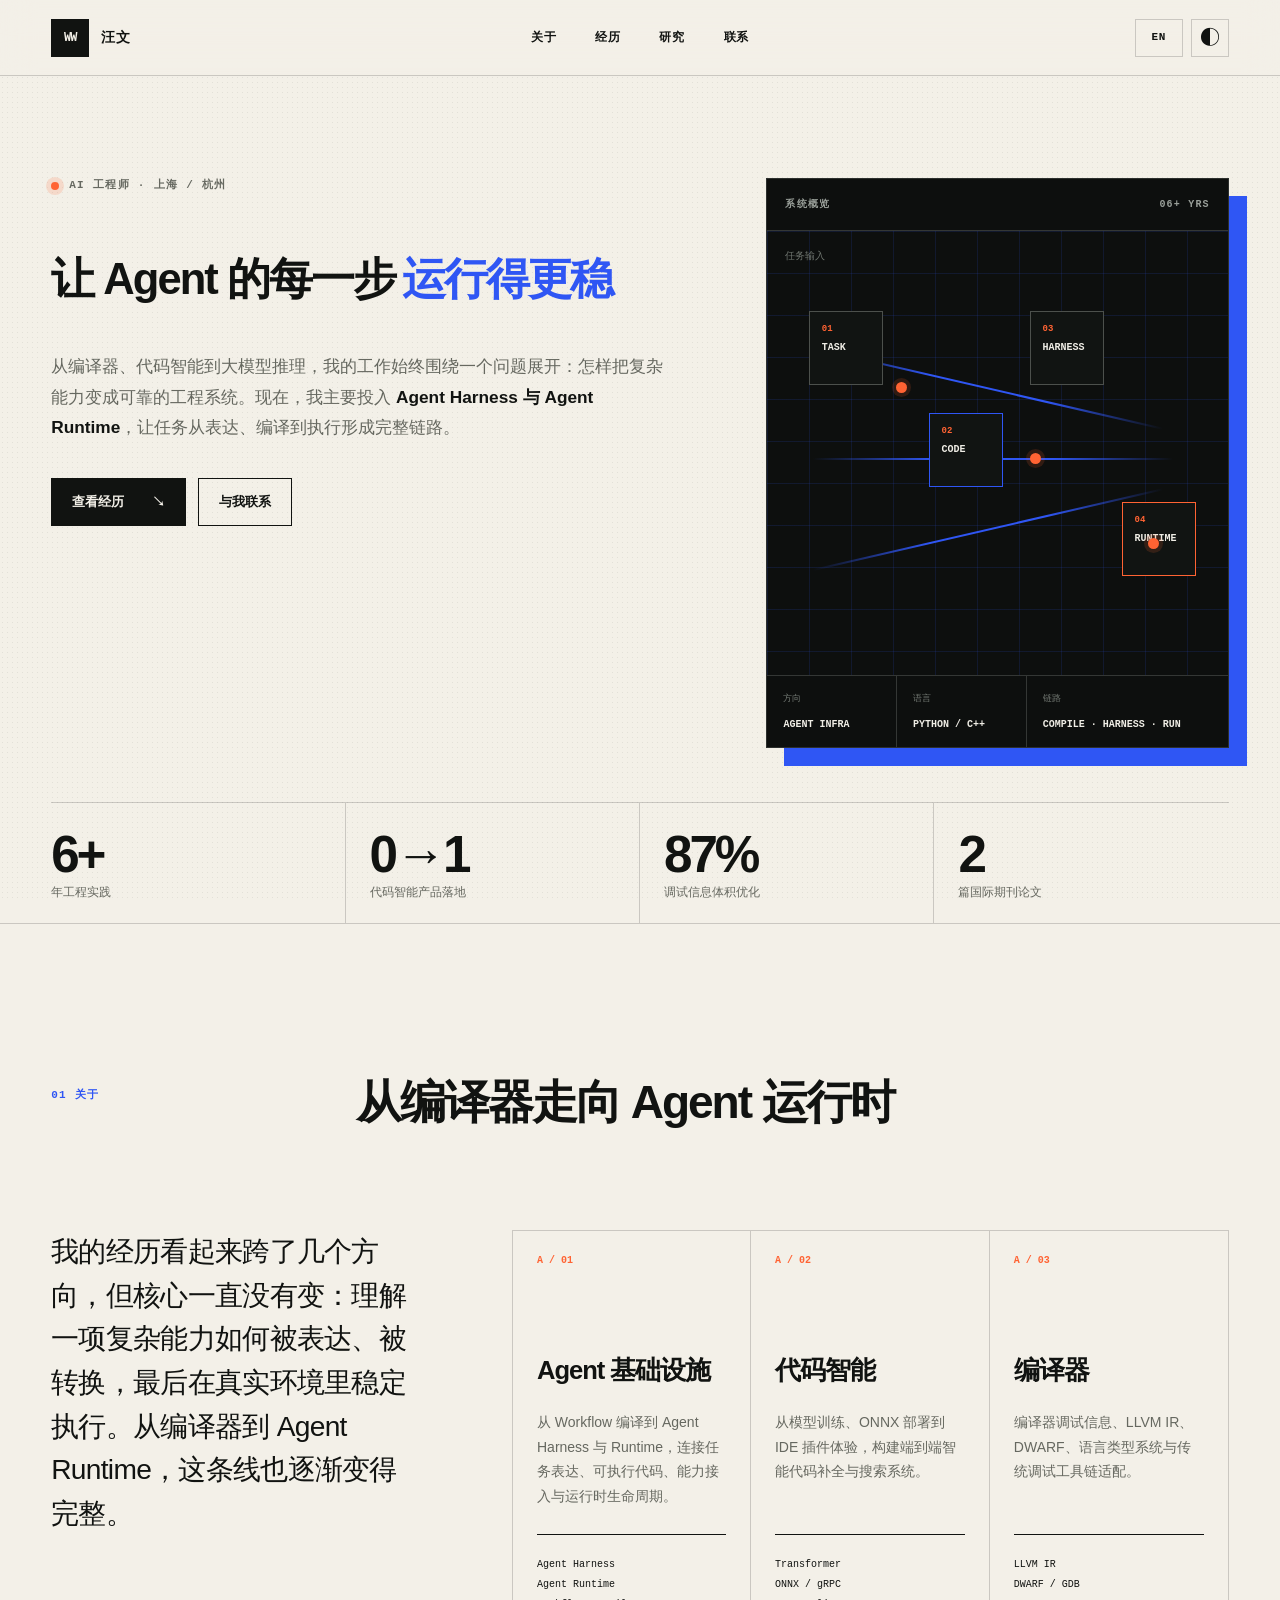
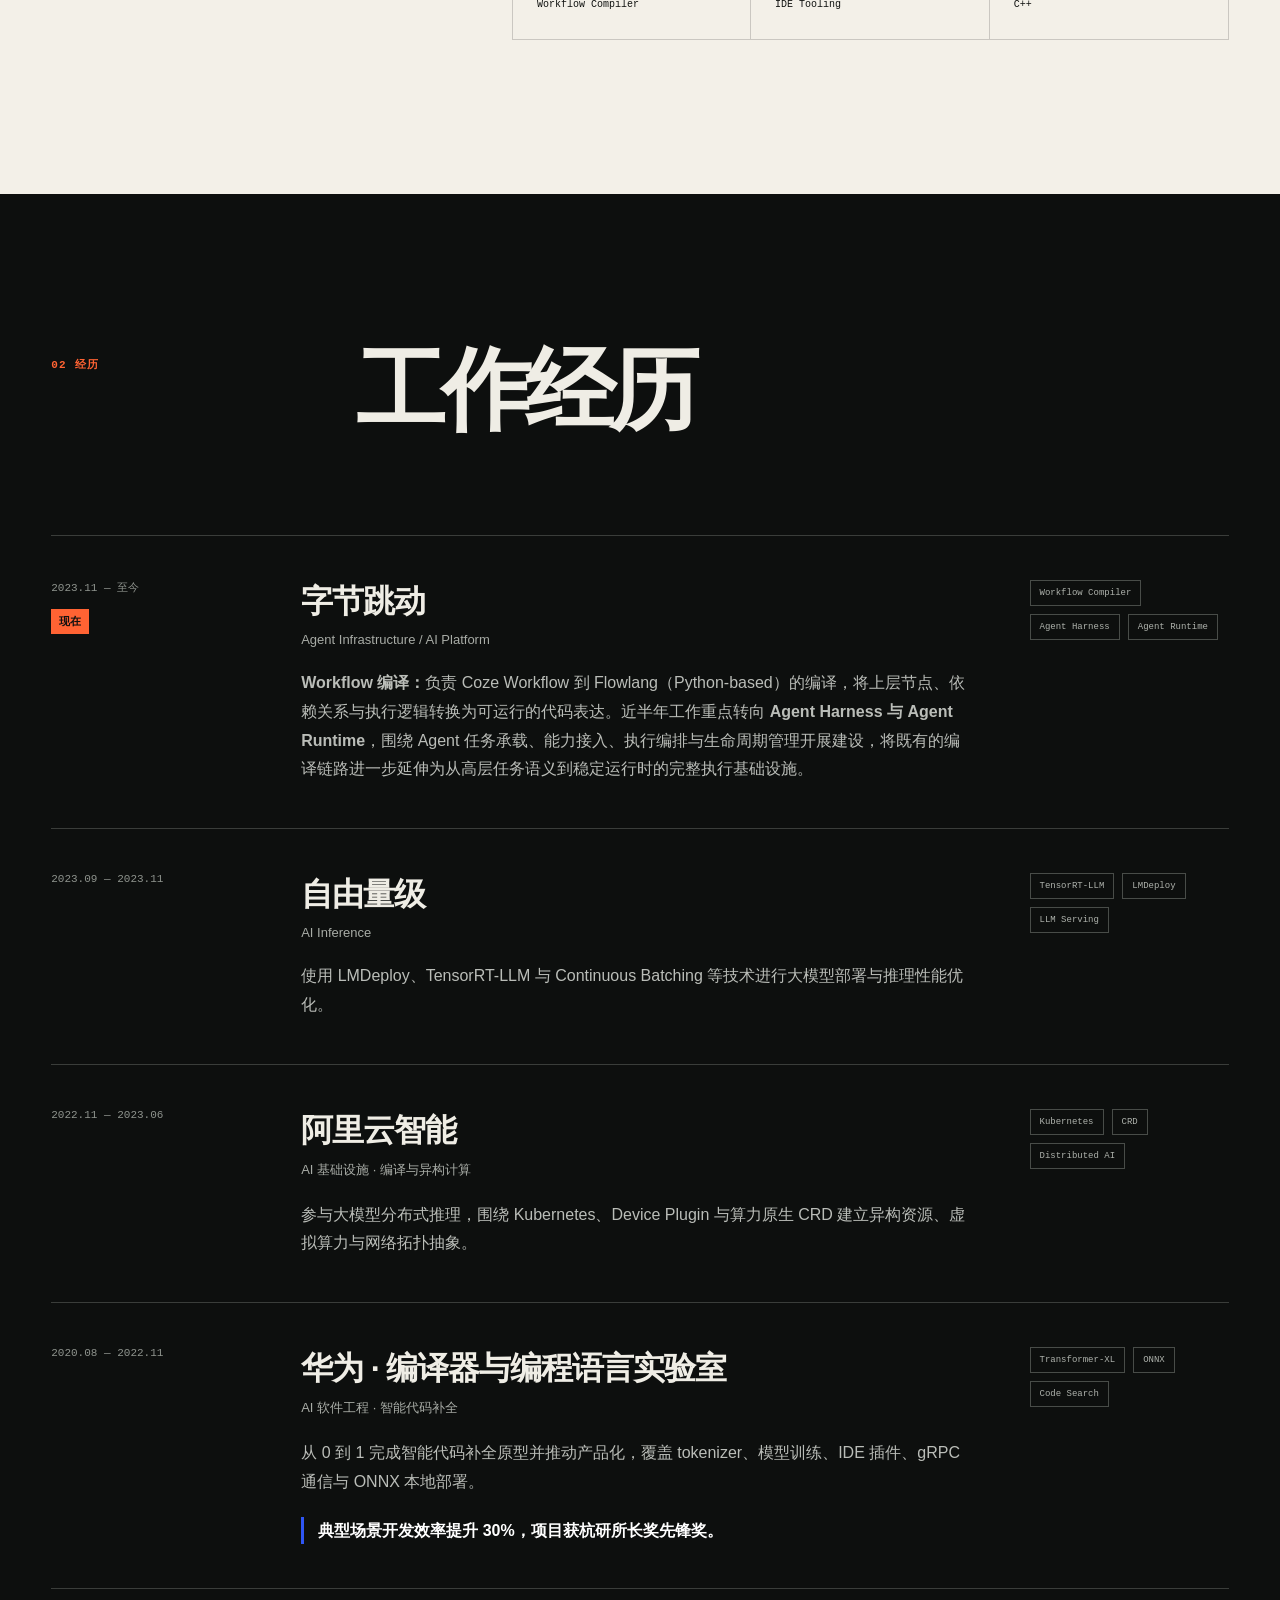
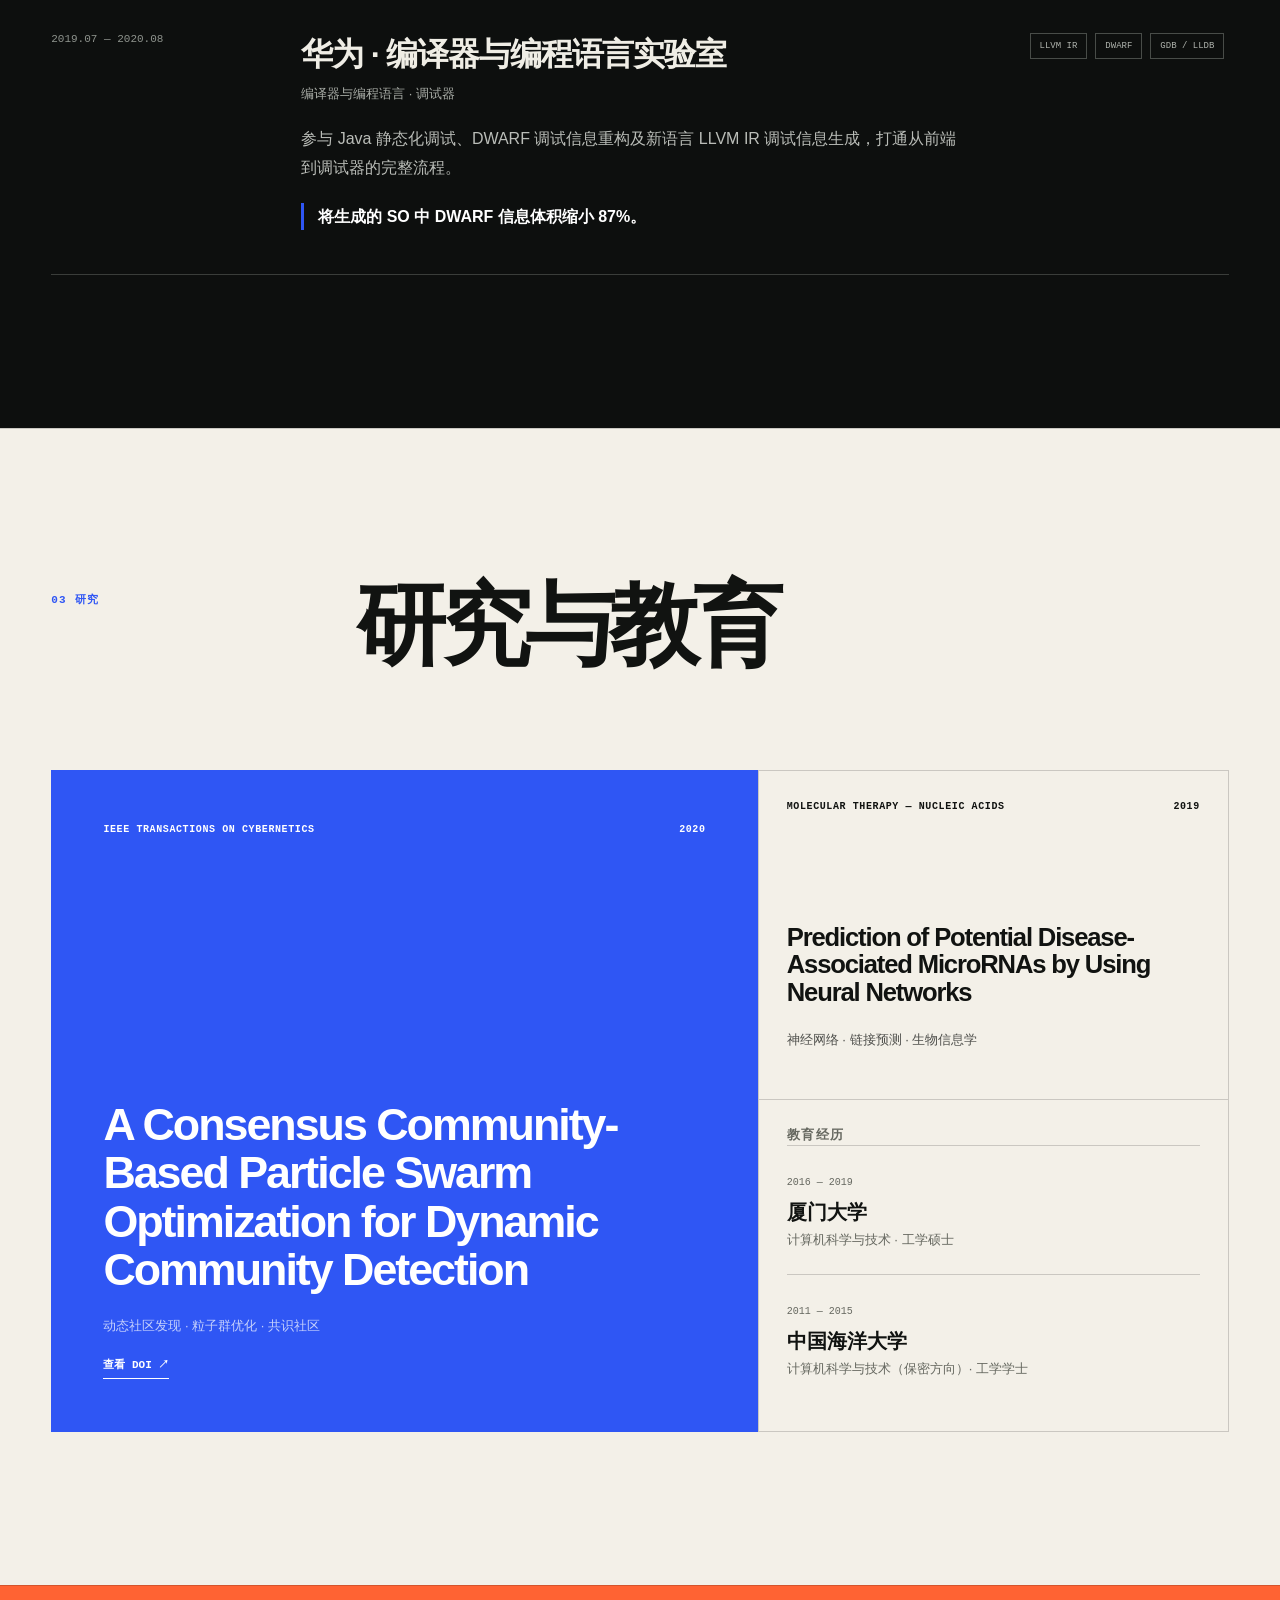
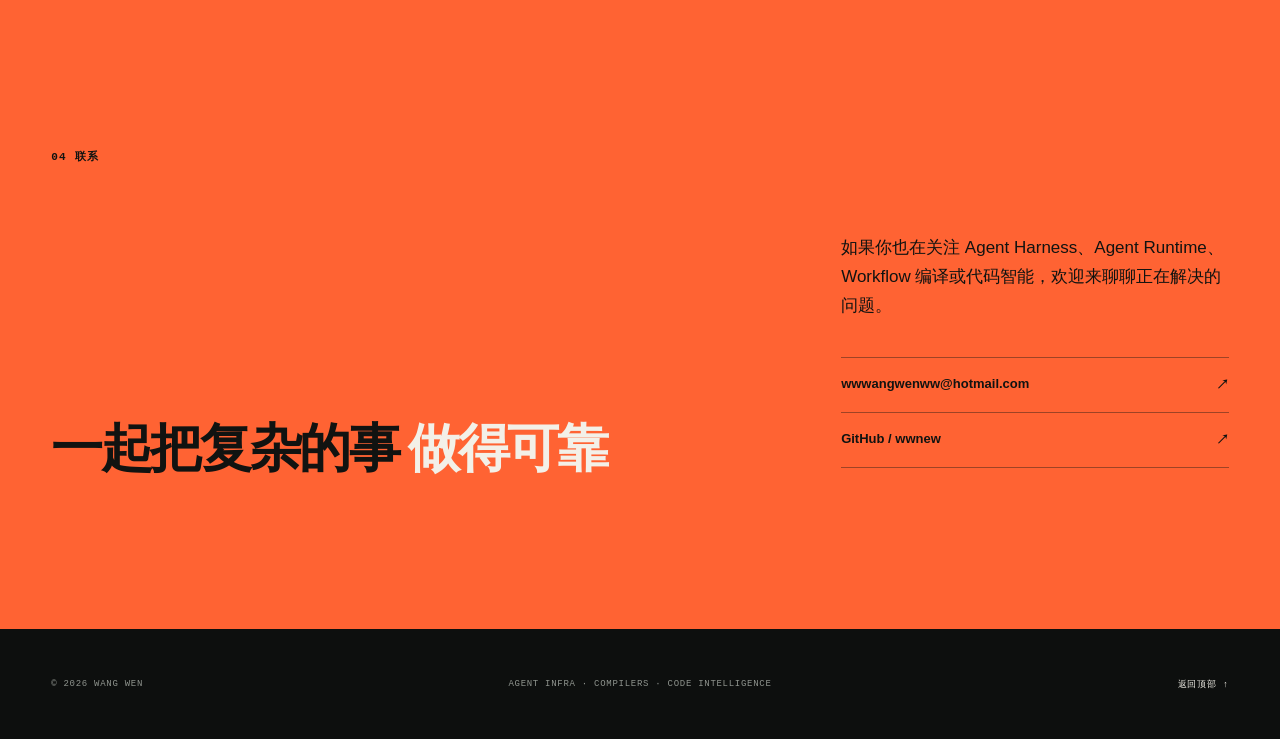
==== commit a46b07e3: "Add bilingual portfolio experience" ====
--- a/index.html
+++ b/index.html
@@ -24,42 +24,39 @@
         <span class="brand-mark">WW</span>
         <span class="brand-name">汪文</span>
       </a>
-      <nav aria-label="主要导航">
-        <a href="#about">关于</a>
-        <a href="#experience">经历</a>
-        <a href="#research">研究</a>
-        <a href="#contact">联系</a>
+      <nav aria-label="主要导航" data-i18n-aria="navLabel">
+        <a href="#about" data-i18n="navAbout">关于</a>
+        <a href="#experience" data-i18n="navExperience">经历</a>
+        <a href="#research" data-i18n="navResearch">研究</a>
+        <a href="#contact" data-i18n="navContact">联系</a>
       </nav>
-      <button class="theme-toggle" type="button" aria-label="切换深浅色主题" aria-pressed="false">
-        <span aria-hidden="true">◐</span>
-      </button>
+      <div class="header-actions">
+        <button class="lang-toggle" type="button" aria-label="Switch to English">EN</button>
+        <button class="theme-toggle" type="button" aria-label="切换深浅色主题" data-i18n-aria="themeLabel" aria-pressed="false">
+          <span aria-hidden="true">◐</span>
+        </button>
+      </div>
     </header>
 
     <main id="main">
       <section class="hero" id="top">
         <div class="hero-copy reveal">
-          <p class="eyebrow"><span class="status-dot"></span> AI ENGINEER · SHANGHAI / HANGZHOU</p>
-          <h1>
-            构建让 Agent<br />
-            <span>稳定运行</span>的系统。
-          </h1>
-          <p class="hero-lead">
-            我是汪文，一名关注 <strong>Agent Infrastructure、编译器与代码智能</strong>的工程师。
-            我喜欢把复杂的任务语义、模型能力与执行过程，收敛成清晰、可靠、可落地的运行系统。
-          </p>
+          <p class="eyebrow"><span class="status-dot"></span><span data-i18n="eyebrow">AI 工程师 · 上海 / 杭州</span></p>
+          <h1 data-i18n-html="heroTitle">让 Agent 的每一步<span>运行得更稳</span></h1>
+          <p class="hero-lead" data-i18n-html="heroLead">从编译器、代码智能到大模型推理，我的工作始终围绕一个问题展开：怎样把复杂能力变成可靠的工程系统。现在，我主要投入 <strong>Agent Harness 与 Agent Runtime</strong>，让任务从表达、编译到执行形成完整链路。</p>
           <div class="hero-actions">
-            <a class="button button-primary" href="#experience">查看经历 <span aria-hidden="true">↘</span></a>
-            <a class="button button-ghost" href="mailto:wwwangwenww@hotmail.com">与我联系</a>
+            <a class="button button-primary" href="#experience"><span data-i18n="viewExperience">查看经历</span> <span aria-hidden="true">↘</span></a>
+            <a class="button button-ghost" href="mailto:wwwangwenww@hotmail.com" data-i18n="contactMe">与我联系</a>
           </div>
         </div>
 
         <div class="hero-system reveal" aria-label="从代码到计算的系统示意图">
           <div class="system-topline">
-            <span>SYSTEM PROFILE</span>
+            <span data-i18n="systemProfile">系统概览</span>
             <span>06+ YRS</span>
           </div>
           <div class="pipeline" aria-hidden="true">
-            <div class="pipeline-label label-input">SOURCE</div>
+            <div class="pipeline-label label-input" data-i18n="sourceLabel">任务输入</div>
             <div class="pipeline-line line-a"></div>
             <div class="pipeline-line line-b"></div>
             <div class="pipeline-line line-c"></div>
@@ -72,47 +69,44 @@
             <div class="pipeline-signal signal-c"></div>
           </div>
           <div class="system-stack">
-            <div><span>FOCUS</span><strong>AGENT INFRA</strong></div>
-            <div><span>LANG</span><strong>PYTHON / C++</strong></div>
-            <div><span>MODE</span><strong>COMPILE · HARNESS · RUN</strong></div>
+            <div><span data-i18n="focusLabel">方向</span><strong>AGENT INFRA</strong></div>
+            <div><span data-i18n="langLabel">语言</span><strong>PYTHON / C++</strong></div>
+            <div><span data-i18n="modeLabel">链路</span><strong>COMPILE · HARNESS · RUN</strong></div>
           </div>
         </div>
 
         <div class="hero-stats reveal" aria-label="职业概览">
-          <div><strong>6+</strong><span>年工程实践</span></div>
-          <div><strong>0→1</strong><span>代码智能产品落地</span></div>
-          <div><strong>87%</strong><span>调试信息体积优化</span></div>
-          <div><strong>2</strong><span>篇国际期刊论文</span></div>
+          <div><strong>6+</strong><span data-i18n="statYears">年工程实践</span></div>
+          <div><strong>0→1</strong><span data-i18n="statProduct">代码智能产品落地</span></div>
+          <div><strong>87%</strong><span data-i18n="statOptimize">调试信息体积优化</span></div>
+          <div><strong>2</strong><span data-i18n="statPapers">篇国际期刊论文</span></div>
         </div>
       </section>
 
       <section class="section" id="about">
         <div class="section-heading reveal">
-          <p class="section-index">01 / ABOUT</p>
-          <h2>跨越模型、语言<br />与基础设施</h2>
+          <p class="section-index" data-i18n="aboutIndex">01 关于</p>
+          <h2 data-i18n-html="aboutTitle">从编译器走向 Agent 运行时</h2>
         </div>
         <div class="about-grid">
-          <p class="about-intro reveal">
-            我的工作路径从编译器和编程语言开始，走过代码智能、大模型推理与 Workflow 编译，
-            现在聚焦 Agent Harness 与 Agent Runtime。这让我能够从高层任务语义一路看到稳定执行，并在产品能力与运行系统之间搭桥。
-          </p>
+          <p class="about-intro reveal" data-i18n="aboutIntro">我的经历看起来跨了几个方向，但核心一直没有变：理解一项复杂能力如何被表达、被转换，最后在真实环境里稳定执行。从编译器到 Agent Runtime，这条线也逐渐变得完整。</p>
           <div class="capability-grid">
             <article class="capability-card reveal">
               <span class="card-no">A / 01</span>
-              <h3>Agent Infrastructure</h3>
-              <p>从 Workflow 编译到 Agent Harness 与 Runtime，连接任务表达、可执行代码、能力接入与运行时生命周期。</p>
+              <h3 data-i18n="capAgentTitle">Agent 基础设施</h3>
+              <p data-i18n="capAgentText">从 Workflow 编译到 Agent Harness 与 Runtime，连接任务表达、可执行代码、能力接入与运行时生命周期。</p>
               <ul><li>Agent Harness</li><li>Agent Runtime</li><li>Workflow Compiler</li></ul>
             </article>
             <article class="capability-card reveal">
               <span class="card-no">A / 02</span>
-              <h3>Code Intelligence</h3>
-              <p>从模型训练、ONNX 部署到 IDE 插件体验，构建端到端智能代码补全与搜索系统。</p>
+              <h3 data-i18n="capCodeTitle">代码智能</h3>
+              <p data-i18n="capCodeText">从模型训练、ONNX 部署到 IDE 插件体验，构建端到端智能代码补全与搜索系统。</p>
               <ul><li>Transformer</li><li>ONNX / gRPC</li><li>IDE Tooling</li></ul>
             </article>
             <article class="capability-card reveal">
               <span class="card-no">A / 03</span>
-              <h3>Compilers</h3>
-              <p>编译器调试信息、LLVM IR、DWARF、语言类型系统与传统调试工具链适配。</p>
+              <h3 data-i18n="capCompilerTitle">编译器</h3>
+              <p data-i18n="capCompilerText">编译器调试信息、LLVM IR、DWARF、语言类型系统与传统调试工具链适配。</p>
               <ul><li>LLVM IR</li><li>DWARF / GDB</li><li>C++</li></ul>
             </article>
           </div>
@@ -121,54 +115,54 @@
 
       <section class="section experience" id="experience">
         <div class="section-heading reveal">
-          <p class="section-index">02 / EXPERIENCE</p>
-          <h2>工作经历</h2>
+          <p class="section-index" data-i18n="experienceIndex">02 经历</p>
+          <h2 data-i18n="experienceTitle">工作经历</h2>
         </div>
         <div class="timeline">
           <article class="timeline-item reveal">
-            <div class="timeline-meta"><time>2023.11 — 至今</time><span class="current">CURRENT</span></div>
-            <div class="timeline-main">
-              <h3>字节跳动</h3>
+            <div class="timeline-meta"><time data-i18n="dateByteDance">2023.11 — 至今</time><span class="current" data-i18n="current">现在</span></div>
+            <div class="timeline-main">
+              <h3 data-i18n="companyByteDance">字节跳动</h3>
               <p class="role">Agent Infrastructure / AI Platform</p>
-              <p><strong>Workflow 编译：</strong>负责 Coze Workflow 到 Flowlang（Python-based）的编译，将上层节点、依赖关系与执行逻辑转换为可运行的代码表达。近半年工作重点转向 <strong>Agent Harness 与 Agent Runtime</strong>，围绕 Agent 任务承载、能力接入、执行编排与生命周期管理开展建设，将既有的编译链路进一步延伸为“高层任务语义 → 可执行代码 → Harness → Runtime”的完整执行基础设施。</p>
+              <p data-i18n-html="byteDanceText"><strong>Workflow 编译：</strong>负责 Coze Workflow 到 Flowlang（Python-based）的编译，将上层节点、依赖关系与执行逻辑转换为可运行的代码表达。近半年工作重点转向 <strong>Agent Harness 与 Agent Runtime</strong>，围绕 Agent 任务承载、能力接入、执行编排与生命周期管理开展建设，将既有的编译链路进一步延伸为从高层任务语义到稳定运行时的完整执行基础设施。</p>
             </div>
             <div class="timeline-tags"><span>Workflow Compiler</span><span>Agent Harness</span><span>Agent Runtime</span></div>
           </article>
           <article class="timeline-item reveal">
             <div class="timeline-meta"><time>2023.09 — 2023.11</time></div>
             <div class="timeline-main">
-              <h3>自由量级</h3>
+              <h3 data-i18n="companyZiyou">自由量级</h3>
               <p class="role">AI Inference</p>
-              <p>使用 LMDeploy、TensorRT-LLM 与 Continuous Batching 等技术进行大模型部署与推理性能优化。</p>
+              <p data-i18n="ziyouText">使用 LMDeploy、TensorRT-LLM 与 Continuous Batching 等技术进行大模型部署与推理性能优化。</p>
             </div>
             <div class="timeline-tags"><span>TensorRT-LLM</span><span>LMDeploy</span><span>LLM Serving</span></div>
           </article>
           <article class="timeline-item reveal">
             <div class="timeline-meta"><time>2022.11 — 2023.06</time></div>
             <div class="timeline-main">
-              <h3>阿里云智能</h3>
-              <p class="role">AI 基础设施 · 编译与异构计算</p>
-              <p>参与大模型分布式推理，围绕 Kubernetes、Device Plugin 与算力原生 CRD 建立异构资源、虚拟算力与网络拓扑抽象。</p>
+              <h3 data-i18n="companyAlibaba">阿里云智能</h3>
+              <p class="role" data-i18n="alibabaRole">AI 基础设施 · 编译与异构计算</p>
+              <p data-i18n="alibabaText">参与大模型分布式推理，围绕 Kubernetes、Device Plugin 与算力原生 CRD 建立异构资源、虚拟算力与网络拓扑抽象。</p>
             </div>
             <div class="timeline-tags"><span>Kubernetes</span><span>CRD</span><span>Distributed AI</span></div>
           </article>
           <article class="timeline-item reveal">
             <div class="timeline-meta"><time>2020.08 — 2022.11</time></div>
             <div class="timeline-main">
-              <h3>华为 · 编译器与编程语言实验室</h3>
-              <p class="role">AI 软件工程 · 智能代码补全</p>
-              <p>从 0 到 1 完成智能代码补全原型并推动产品化，覆盖 tokenizer、模型训练、IDE 插件、gRPC 通信与 ONNX 本地部署。</p>
-              <p class="impact">典型场景开发效率提升 30%，项目获杭研所长奖先锋奖。</p>
+              <h3 data-i18n="companyHuawei">华为 · 编译器与编程语言实验室</h3>
+              <p class="role" data-i18n="huaweiAIRole">AI 软件工程 · 智能代码补全</p>
+              <p data-i18n="huaweiAIText">从 0 到 1 完成智能代码补全原型并推动产品化，覆盖 tokenizer、模型训练、IDE 插件、gRPC 通信与 ONNX 本地部署。</p>
+              <p class="impact" data-i18n="huaweiAIImpact">典型场景开发效率提升 30%，项目获杭研所长奖先锋奖。</p>
             </div>
             <div class="timeline-tags"><span>Transformer-XL</span><span>ONNX</span><span>Code Search</span></div>
           </article>
           <article class="timeline-item reveal">
             <div class="timeline-meta"><time>2019.07 — 2020.08</time></div>
             <div class="timeline-main">
-              <h3>华为 · 编译器与编程语言实验室</h3>
-              <p class="role">编译器与编程语言 · 调试器</p>
-              <p>参与 Java 静态化调试、DWARF 调试信息重构及新语言 LLVM IR 调试信息生成，打通从前端到调试器的完整流程。</p>
-              <p class="impact">将生成的 SO 中 DWARF 信息体积缩小 87%。</p>
+              <h3 data-i18n="companyHuawei">华为 · 编译器与编程语言实验室</h3>
+              <p class="role" data-i18n="huaweiCompilerRole">编译器与编程语言 · 调试器</p>
+              <p data-i18n="huaweiCompilerText">参与 Java 静态化调试、DWARF 调试信息重构及新语言 LLVM IR 调试信息生成，打通从前端到调试器的完整流程。</p>
+              <p class="impact" data-i18n="huaweiCompilerImpact">将生成的 SO 中 DWARF 信息体积缩小 87%。</p>
             </div>
             <div class="timeline-tags"><span>LLVM IR</span><span>DWARF</span><span>GDB / LLDB</span></div>
           </article>
@@ -177,35 +171,35 @@
 
       <section class="section research" id="research">
         <div class="section-heading reveal">
-          <p class="section-index">03 / RESEARCH</p>
-          <h2>研究与教育</h2>
+          <p class="section-index" data-i18n="researchIndex">03 研究</p>
+          <h2 data-i18n="researchTitle">研究与教育</h2>
         </div>
         <div class="research-grid">
           <article class="paper paper-featured reveal">
             <div class="paper-top"><span>IEEE TRANSACTIONS ON CYBERNETICS</span><span>2020</span></div>
             <h3>A Consensus Community-Based Particle Swarm Optimization for Dynamic Community Detection</h3>
-            <p>动态社区发现 · 粒子群优化 · 共识社区</p>
-            <a href="https://doi.org/10.1109/TCYB.2019.2938895" target="_blank" rel="noreferrer">查看 DOI <span aria-hidden="true">↗</span></a>
+            <p data-i18n="paperOneTopics">动态社区发现 · 粒子群优化 · 共识社区</p>
+            <a href="https://doi.org/10.1109/TCYB.2019.2938895" target="_blank" rel="noreferrer"><span data-i18n="viewDoi">查看 DOI</span> <span aria-hidden="true">↗</span></a>
           </article>
           <article class="paper reveal">
             <div class="paper-top"><span>MOLECULAR THERAPY — NUCLEIC ACIDS</span><span>2019</span></div>
             <h3>Prediction of Potential Disease-Associated MicroRNAs by Using Neural Networks</h3>
-            <p>神经网络 · 链接预测 · 生物信息学</p>
+            <p data-i18n="paperTwoTopics">神经网络 · 链接预测 · 生物信息学</p>
           </article>
           <div class="education reveal">
-            <p class="mini-heading">EDUCATION</p>
-            <div><time>2016 — 2019</time><h3>厦门大学</h3><p>计算机科学与技术 · 工学硕士</p></div>
-            <div><time>2011 — 2015</time><h3>中国海洋大学</h3><p>计算机科学与技术（保密方向）· 工学学士</p></div>
+            <p class="mini-heading" data-i18n="education">教育经历</p>
+            <div><time>2016 — 2019</time><h3 data-i18n="xiamenUniversity">厦门大学</h3><p data-i18n="xiamenDegree">计算机科学与技术 · 工学硕士</p></div>
+            <div><time>2011 — 2015</time><h3 data-i18n="oceanUniversity">中国海洋大学</h3><p data-i18n="oceanDegree">计算机科学与技术（保密方向）· 工学学士</p></div>
           </div>
         </div>
       </section>
 
       <section class="contact section" id="contact">
-        <p class="section-index reveal">04 / CONTACT</p>
+        <p class="section-index reveal" data-i18n="contactIndex">04 联系</p>
         <div class="contact-inner reveal">
-          <h2>一起构建<br /><span>真正可运行</span>的东西。</h2>
+          <h2 data-i18n-html="contactTitle">一起把复杂的事<span>做得可靠</span></h2>
           <div class="contact-side">
-            <p>如果你正在解决 Agent Harness、Agent Runtime、Workflow 编译、模型推理或代码智能问题，欢迎交流。</p>
+            <p data-i18n="contactText">如果你也在关注 Agent Harness、Agent Runtime、Workflow 编译或代码智能，欢迎来聊聊正在解决的问题。</p>
             <a class="email-link" href="mailto:wwwangwenww@hotmail.com">wwwangwenww@hotmail.com <span aria-hidden="true">↗</span></a>
             <a class="github-link" href="https://github.com/wwnew" target="_blank" rel="noreferrer">GitHub / wwnew <span aria-hidden="true">↗</span></a>
           </div>
@@ -216,7 +210,7 @@
     <footer>
       <span>© <span id="year"></span> WANG WEN</span>
       <span>AGENT INFRA · COMPILERS · CODE INTELLIGENCE</span>
-      <a href="#top">BACK TO TOP ↑</a>
+      <a href="#top" data-i18n="backToTop">返回顶部 ↑</a>
     </footer>
   </body>
 </html>
--- a/styles.css
+++ b/styles.css
@@ -53,15 +53,21 @@
 nav a { position: relative; text-decoration: none; font-size: 12px; font-weight: 650; letter-spacing: 0.08em; }
 nav a::after { content: ""; position: absolute; left: 0; right: 100%; bottom: -8px; height: 2px; background: var(--orange); transition: right 180ms ease; }
 nav a:hover::after, nav a:focus-visible::after { right: 0; }
-.theme-toggle { justify-self: end; width: 38px; height: 38px; border: 1px solid var(--line); background: transparent; color: inherit; cursor: pointer; font-size: 20px; }
-.theme-toggle:hover { background: var(--ink); color: var(--paper); }
+.header-actions { justify-self: end; display: flex; align-items: center; gap: 8px; }
+.lang-toggle, .theme-toggle { height: 38px; border: 1px solid var(--line); background: transparent; color: inherit; cursor: pointer; }
+.lang-toggle { min-width: 48px; padding: 0 10px; font: 700 11px/1 ui-monospace, monospace; letter-spacing: .06em; }
+.theme-toggle { width: 38px; font-size: 20px; }
+.lang-toggle:hover, .theme-toggle:hover { background: var(--ink); color: var(--paper); }
 
 .hero { min-height: calc(100svh - var(--header-height)); padding: clamp(48px, 8vw, 110px) clamp(20px, 4vw, 64px) 0; display: grid; grid-template-columns: minmax(0, 1.15fr) minmax(330px, 0.85fr); grid-template-rows: 1fr auto; gap: 54px clamp(32px, 7vw, 112px); overflow: hidden; }
 .eyebrow, .section-index, .mini-heading { font: 700 11px/1.3 ui-monospace, SFMono-Regular, Consolas, monospace; letter-spacing: 0.12em; }
 .eyebrow { display: flex; align-items: center; gap: 10px; margin: 0 0 clamp(28px, 5vw, 62px); color: var(--muted); }
 .status-dot { width: 8px; height: 8px; border-radius: 50%; background: var(--orange); box-shadow: 0 0 0 5px color-mix(in srgb, var(--orange) 16%, transparent); }
-.hero h1 { margin: 0; max-width: 900px; font-size: clamp(58px, 7.4vw, 124px); line-height: 0.88; letter-spacing: -0.072em; font-weight: 850; }
+.hero h1 { margin: 0; max-width: 900px; font-size: clamp(50px, 6.2vw, 102px); line-height: 0.92; letter-spacing: -0.06em; font-weight: 850; }
 .hero h1 span { color: var(--blue); }
+html[data-language="zh"] .hero h1 { max-width: none; font-size: clamp(24px, 3.4vw, 48px); line-height: 1.12; letter-spacing: -0.045em; white-space: nowrap; }
+html[data-language="zh"] .hero h1 span { margin-left: .16em; }
+html[data-language="en"] .hero h1 { max-width: none; font-size: clamp(16px, 2.3vw, 38px); line-height: 1.1; letter-spacing: -0.045em; white-space: nowrap; }
 .hero-lead { max-width: 680px; margin: clamp(28px, 4vw, 48px) 0 0; font-size: clamp(16px, 1.35vw, 21px); line-height: 1.75; color: var(--muted); }
 .hero-lead strong { color: var(--ink); font-weight: 700; }
 .hero-actions { display: flex; flex-wrap: wrap; gap: 12px; margin-top: 36px; }
@@ -99,6 +105,8 @@
 .section-heading { display: grid; grid-template-columns: minmax(170px, .35fr) 1fr; margin-bottom: clamp(56px, 8vw, 110px); }
 .section-index { margin: 10px 0 0; color: var(--blue); }
 .section-heading h2 { margin: 0; font-size: clamp(48px, 7vw, 108px); line-height: .94; letter-spacing: -0.065em; }
+html[data-language="zh"] #about .section-heading h2 { font-size: clamp(22px, 3.6vw, 50px); line-height: 1.08; letter-spacing: -0.045em; white-space: nowrap; }
+html[data-language="en"] #about .section-heading h2 { font-size: clamp(18px, 2.7vw, 46px); line-height: 1.08; letter-spacing: -0.045em; white-space: nowrap; }
 .about-grid { display: grid; grid-template-columns: minmax(250px, .5fr) 1fr; gap: clamp(46px, 8vw, 120px); }
 .about-intro { margin: 0; max-width: 520px; font-size: clamp(20px, 2.2vw, 34px); line-height: 1.55; letter-spacing: -0.025em; }
 .capability-grid { display: grid; grid-template-columns: repeat(3, 1fr); }
@@ -143,6 +151,9 @@
 .contact-inner { display: grid; grid-template-columns: 1.3fr .7fr; align-items: end; gap: 70px; margin-top: 70px; }
 .contact h2 { margin: 0; font-size: clamp(54px, 8.4vw, 136px); line-height: .85; letter-spacing: -0.07em; }
 .contact h2 span { color: var(--paper); }
+html[data-language="zh"] .contact h2 { font-size: clamp(24px, 4.1vw, 54px); line-height: 1.06; letter-spacing: -0.045em; white-space: nowrap; }
+html[data-language="zh"] .contact h2 span { margin-left: .18em; }
+html[data-language="en"] .contact h2 { font-size: clamp(16px, 2.5vw, 44px); line-height: 1.06; letter-spacing: -0.04em; white-space: nowrap; }
 .contact-side { padding-bottom: 8px; }
 .contact-side p { max-width: 480px; margin: 0 0 36px; font-size: 17px; line-height: 1.7; }
 .contact-side a { display: flex; justify-content: space-between; gap: 20px; padding: 18px 0; border-top: 1px solid rgba(17,19,17,.4); text-decoration: none; font-size: 13px; font-weight: 700; }
@@ -177,7 +188,8 @@
   .site-header { grid-template-columns: 1fr auto; }
   .brand-name, nav { display: none; }
   .hero { padding-top: 52px; gap: 42px; }
-  .hero h1 { font-size: clamp(55px, 17vw, 88px); }
+  .hero h1 { font-size: clamp(46px, 13vw, 72px); }
+  html[data-language="zh"] .hero h1 { font-size: clamp(22px, 6.2vw, 42px); }
   .hero-system { min-height: 430px; }
   .system-stack { grid-template-columns: 1fr 1fr; }
   .system-stack div:last-child { grid-column: 1 / -1; border-top: 1px solid #343735; }
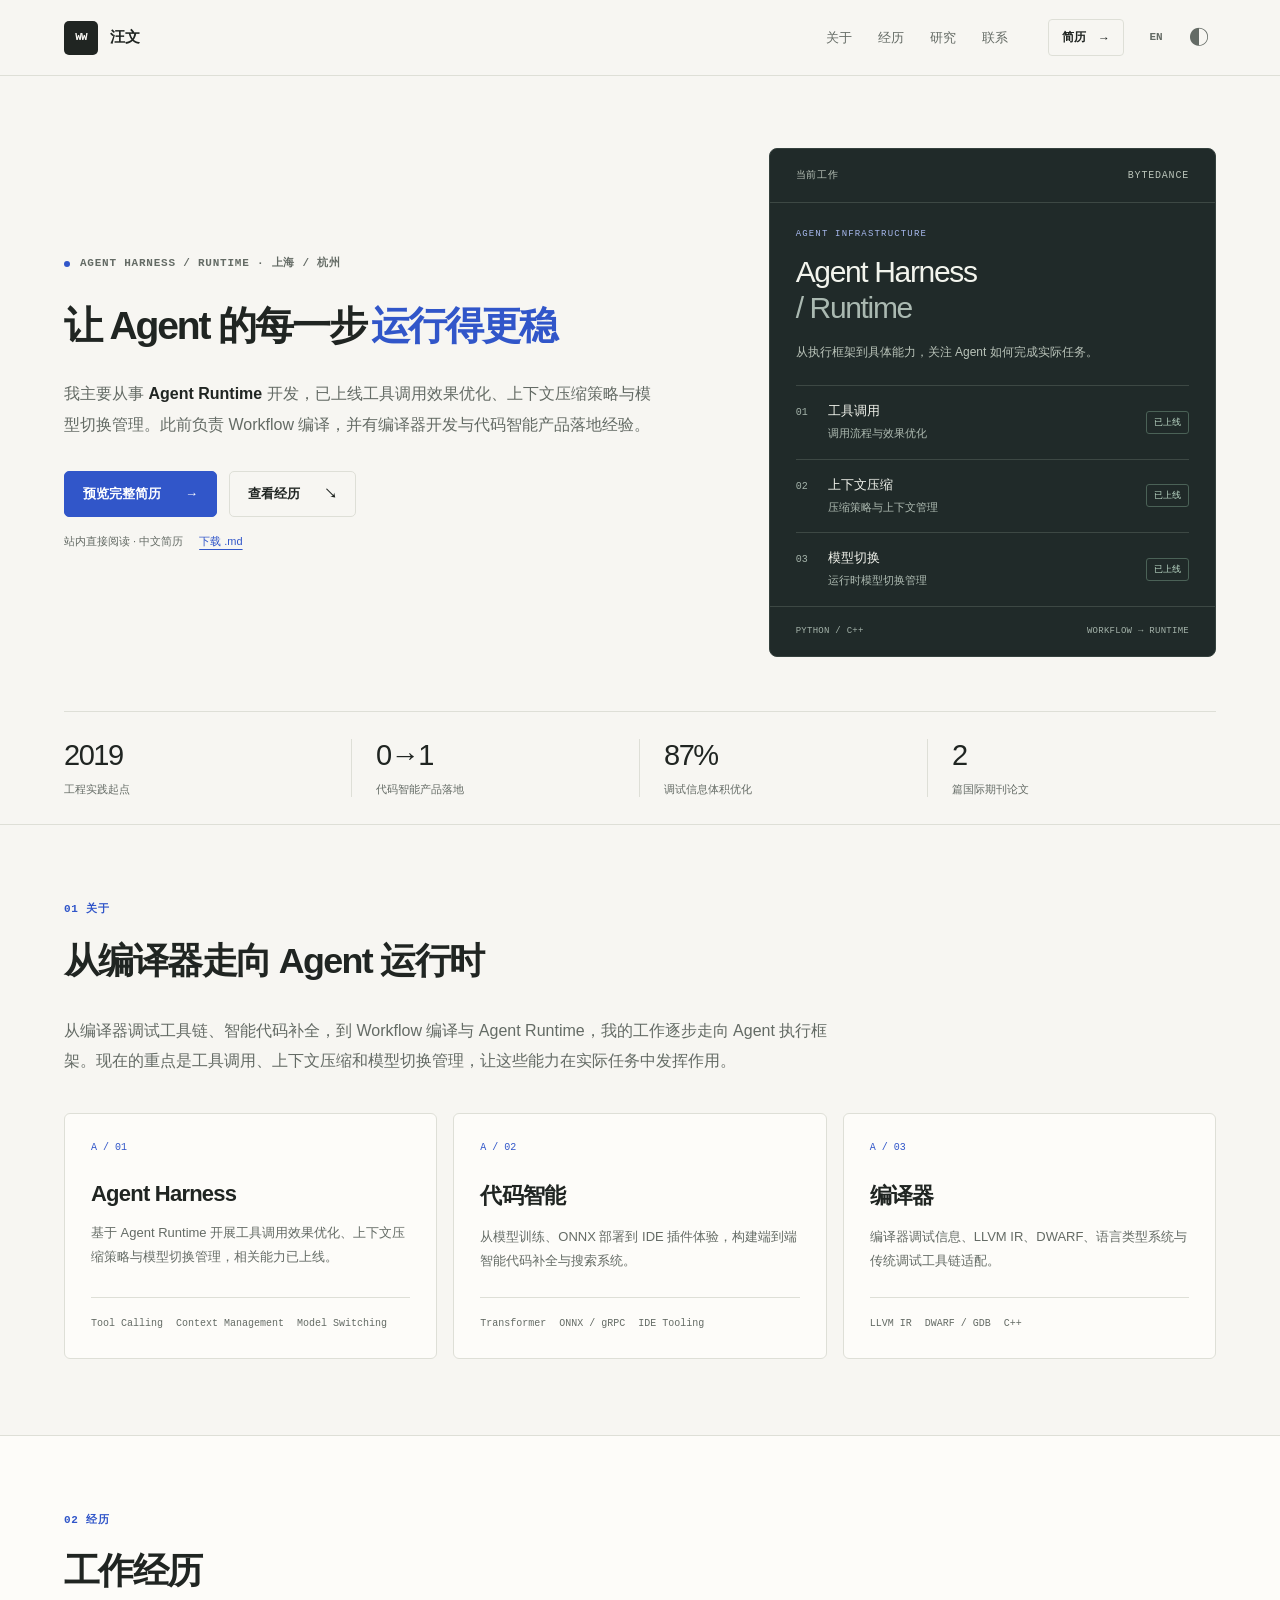
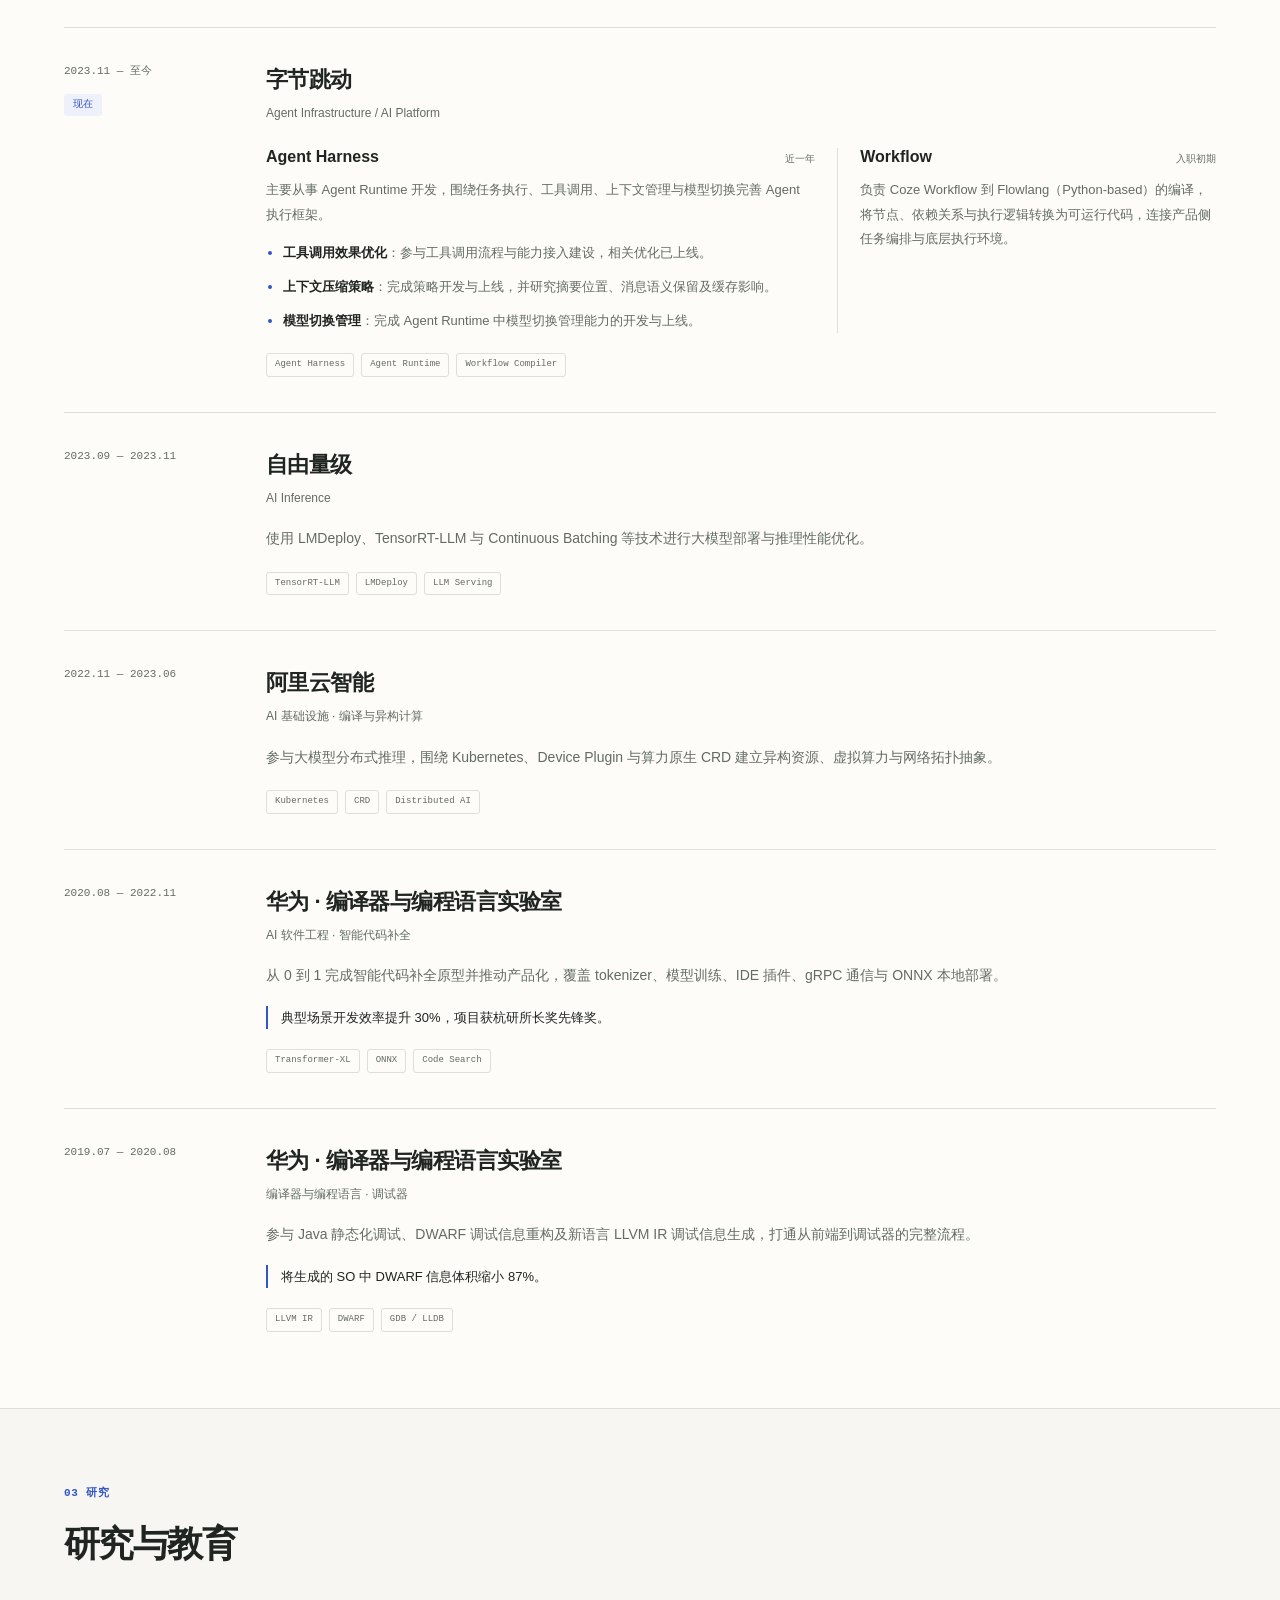
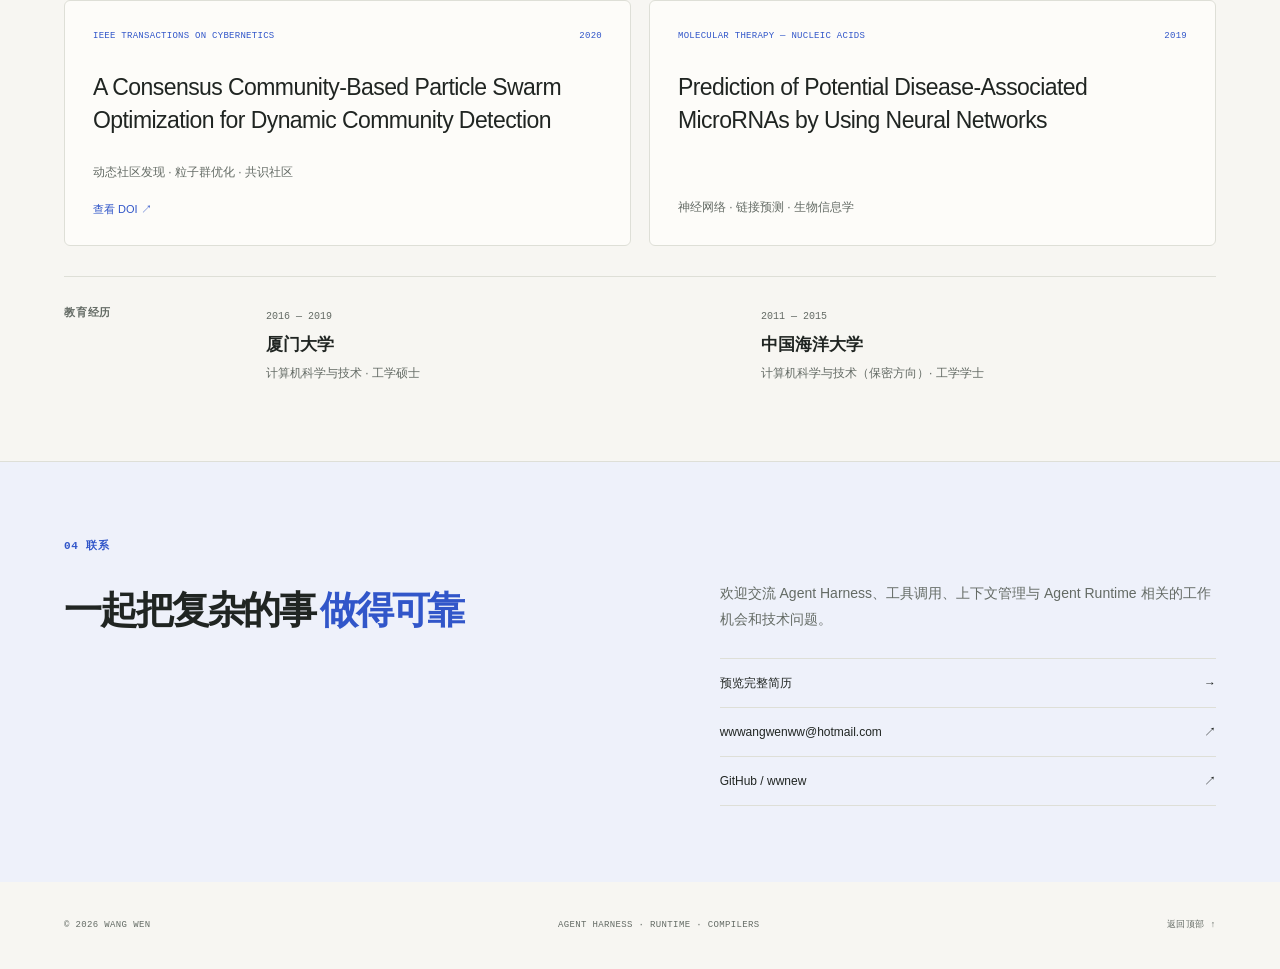
==== commit 08157e3e: "Refresh Agent Harness portfolio and add resume preview" ====
--- a/index.html
+++ b/index.html
@@ -3,24 +3,24 @@
   <head>
     <meta charset="UTF-8" />
     <meta name="viewport" content="width=device-width, initial-scale=1" />
-    <meta name="theme-color" content="#f3f0e8" />
-    <meta name="description" content="汪文的个人主页——专注 Agent Infrastructure、编译器与代码智能。" />
-    <meta property="og:title" content="汪文 | Agent Infrastructure · Compilers · Code Intelligence" />
-    <meta property="og:description" content="从 Workflow 编译到 Agent Harness 与 Agent Runtime 的工程实践。" />
+    <meta name="theme-color" content="#f7f6f2" />
+    <meta name="description" content="汪文的个人主页：Agent Harness / Runtime、工具调用优化、上下文压缩与模型切换管理，以及 Workflow 编译与代码智能实践。" />
+    <meta property="og:title" content="汪文 | Agent Harness · Runtime · 编译器" />
+    <meta property="og:description" content="Agent Runtime 工程实践：工具调用效果优化、上下文压缩策略与模型切换管理。" />
     <meta property="og:type" content="website" />
     <meta property="og:url" content="https://wwnew.github.io/wangwen/" />
     <meta property="og:image" content="https://wwnew.github.io/wangwen/assets/og.png" />
     <meta name="twitter:card" content="summary_large_image" />
     <meta name="twitter:image" content="https://wwnew.github.io/wangwen/assets/og.png" />
-    <title>汪文 | Agent Infrastructure · Compilers · Code Intelligence</title>
+    <title>汪文 | Agent Harness · Runtime · 编译器</title>
     <link rel="stylesheet" href="styles.css" />
     <script src="script.js" defer></script>
   </head>
   <body>
-    <a class="skip-link" href="#main">跳到主要内容</a>
+    <a class="skip-link" href="#main" data-i18n="skipLink">跳到主要内容</a>
 
     <header class="site-header">
-      <a class="brand" href="#top" aria-label="返回首页">
+      <a class="brand" href="#top" aria-label="返回首页" data-i18n-aria="homeLabel">
         <span class="brand-mark">WW</span>
         <span class="brand-name">汪文</span>
       </a>
@@ -31,6 +31,7 @@
         <a href="#contact" data-i18n="navContact">联系</a>
       </nav>
       <div class="header-actions">
+        <a class="resume-link" href="resume.html"><span data-i18n="navResume">简历</span><span aria-hidden="true">→</span></a>
         <button class="lang-toggle" type="button" aria-label="Switch to English">EN</button>
         <button class="theme-toggle" type="button" aria-label="切换深浅色主题" data-i18n-aria="themeLabel" aria-pressed="false">
           <span aria-hidden="true">◐</span>
@@ -41,42 +42,36 @@
     <main id="main">
       <section class="hero" id="top">
         <div class="hero-copy reveal">
-          <p class="eyebrow"><span class="status-dot"></span><span data-i18n="eyebrow">AI 工程师 · 上海 / 杭州</span></p>
+          <p class="eyebrow"><span class="status-dot"></span><span data-i18n="eyebrow">AGENT HARNESS / RUNTIME · 上海 / 杭州</span></p>
           <h1 data-i18n-html="heroTitle">让 Agent 的每一步<span>运行得更稳</span></h1>
-          <p class="hero-lead" data-i18n-html="heroLead">从编译器、代码智能到大模型推理，我的工作始终围绕一个问题展开：怎样把复杂能力变成可靠的工程系统。现在，我主要投入 <strong>Agent Harness 与 Agent Runtime</strong>，让任务从表达、编译到执行形成完整链路。</p>
+          <p class="hero-lead" data-i18n-html="heroLead">我主要从事 <strong>Agent Runtime</strong> 开发，已上线工具调用效果优化、上下文压缩策略与模型切换管理。此前负责 Workflow 编译，并有编译器开发与代码智能产品落地经验。</p>
           <div class="hero-actions">
-            <a class="button button-primary" href="#experience"><span data-i18n="viewExperience">查看经历</span> <span aria-hidden="true">↘</span></a>
-            <a class="button button-ghost" href="mailto:wwwangwenww@hotmail.com" data-i18n="contactMe">与我联系</a>
-          </div>
-        </div>
-
-        <div class="hero-system reveal" aria-label="从代码到计算的系统示意图">
+            <a class="button button-primary" href="resume.html"><span data-i18n="viewResume">预览完整简历</span><span aria-hidden="true">→</span></a>
+            <a class="button button-ghost" href="#experience"><span data-i18n="viewExperience">查看经历</span><span aria-hidden="true">↘</span></a>
+          </div>
+          <p class="resume-note"><span data-i18n="resumeNote">站内直接阅读 · 中文简历</span><a href="README.md" download="Wang-Wen-Resume.md" data-i18n="downloadResume">下载 .md</a></p>
+        </div>
+
+        <div class="hero-system reveal" aria-label="Agent 执行框架的能力概览" data-i18n-aria="systemLabel">
           <div class="system-topline">
-            <span data-i18n="systemProfile">系统概览</span>
-            <span>06+ YRS</span>
-          </div>
-          <div class="pipeline" aria-hidden="true">
-            <div class="pipeline-label label-input" data-i18n="sourceLabel">任务输入</div>
-            <div class="pipeline-line line-a"></div>
-            <div class="pipeline-line line-b"></div>
-            <div class="pipeline-line line-c"></div>
-            <div class="pipeline-node node-a"><span>01</span>TASK</div>
-            <div class="pipeline-node node-b"><span>02</span>CODE</div>
-            <div class="pipeline-node node-c"><span>03</span>HARNESS</div>
-            <div class="pipeline-node node-d"><span>04</span>RUNTIME</div>
-            <div class="pipeline-signal signal-a"></div>
-            <div class="pipeline-signal signal-b"></div>
-            <div class="pipeline-signal signal-c"></div>
-          </div>
-          <div class="system-stack">
-            <div><span data-i18n="focusLabel">方向</span><strong>AGENT INFRA</strong></div>
-            <div><span data-i18n="langLabel">语言</span><strong>PYTHON / C++</strong></div>
-            <div><span data-i18n="modeLabel">链路</span><strong>COMPILE · HARNESS · RUN</strong></div>
-          </div>
-        </div>
-
-        <div class="hero-stats reveal" aria-label="职业概览">
-          <div><strong>6+</strong><span data-i18n="statYears">年工程实践</span></div>
+            <span data-i18n="systemProfile">当前工作</span>
+            <span>BYTEDANCE</span>
+          </div>
+          <div class="system-focus">
+            <p>AGENT INFRASTRUCTURE</p>
+            <h2>Agent Harness<span>/ Runtime</span></h2>
+            <p data-i18n="systemIntro">从执行框架到具体能力，关注 Agent 如何完成实际任务。</p>
+          </div>
+          <ol class="focus-list">
+            <li><span class="focus-number">01</span><div><h3 data-i18n="focusTools">工具调用</h3><p data-i18n="focusToolsText">调用流程与效果优化</p></div><span class="live-tag" data-i18n="inProduction">已上线</span></li>
+            <li><span class="focus-number">02</span><div><h3 data-i18n="focusContext">上下文压缩</h3><p data-i18n="focusContextText">压缩策略与上下文管理</p></div><span class="live-tag" data-i18n="inProduction">已上线</span></li>
+            <li><span class="focus-number">03</span><div><h3 data-i18n="focusModels">模型切换</h3><p data-i18n="focusModelsText">运行时模型切换管理</p></div><span class="live-tag" data-i18n="inProduction">已上线</span></li>
+          </ol>
+          <div class="system-footer"><span>PYTHON / C++</span><span>WORKFLOW → RUNTIME</span></div>
+        </div>
+
+        <div class="hero-stats reveal" aria-label="职业概览" data-i18n-aria="statsLabel">
+          <div><strong>2019</strong><span data-i18n="statYears">工程实践起点</span></div>
           <div><strong>0→1</strong><span data-i18n="statProduct">代码智能产品落地</span></div>
           <div><strong>87%</strong><span data-i18n="statOptimize">调试信息体积优化</span></div>
           <div><strong>2</strong><span data-i18n="statPapers">篇国际期刊论文</span></div>
@@ -89,13 +84,13 @@
           <h2 data-i18n-html="aboutTitle">从编译器走向 Agent 运行时</h2>
         </div>
         <div class="about-grid">
-          <p class="about-intro reveal" data-i18n="aboutIntro">我的经历看起来跨了几个方向，但核心一直没有变：理解一项复杂能力如何被表达、被转换，最后在真实环境里稳定执行。从编译器到 Agent Runtime，这条线也逐渐变得完整。</p>
+          <p class="about-intro reveal" data-i18n="aboutIntro">从编译器调试工具链、智能代码补全，到 Workflow 编译与 Agent Runtime，我的工作逐步走向 Agent 执行框架。现在的重点是工具调用、上下文压缩和模型切换管理，让这些能力在实际任务中发挥作用。</p>
           <div class="capability-grid">
             <article class="capability-card reveal">
               <span class="card-no">A / 01</span>
-              <h3 data-i18n="capAgentTitle">Agent 基础设施</h3>
-              <p data-i18n="capAgentText">从 Workflow 编译到 Agent Harness 与 Runtime，连接任务表达、可执行代码、能力接入与运行时生命周期。</p>
-              <ul><li>Agent Harness</li><li>Agent Runtime</li><li>Workflow Compiler</li></ul>
+              <h3 data-i18n="capAgentTitle">Agent Harness</h3>
+              <p data-i18n="capAgentText">基于 Agent Runtime 开展工具调用效果优化、上下文压缩策略与模型切换管理，相关能力已上线。</p>
+              <ul><li>Tool Calling</li><li>Context Management</li><li>Model Switching</li></ul>
             </article>
             <article class="capability-card reveal">
               <span class="card-no">A / 02</span>
@@ -119,14 +114,28 @@
           <h2 data-i18n="experienceTitle">工作经历</h2>
         </div>
         <div class="timeline">
-          <article class="timeline-item reveal">
+          <article class="timeline-item timeline-item-featured reveal">
             <div class="timeline-meta"><time data-i18n="dateByteDance">2023.11 — 至今</time><span class="current" data-i18n="current">现在</span></div>
             <div class="timeline-main">
               <h3 data-i18n="companyByteDance">字节跳动</h3>
               <p class="role">Agent Infrastructure / AI Platform</p>
-              <p data-i18n-html="byteDanceText"><strong>Workflow 编译：</strong>负责 Coze Workflow 到 Flowlang（Python-based）的编译，将上层节点、依赖关系与执行逻辑转换为可运行的代码表达。近半年工作重点转向 <strong>Agent Harness 与 Agent Runtime</strong>，围绕 Agent 任务承载、能力接入、执行编排与生命周期管理开展建设，将既有的编译链路进一步延伸为从高层任务语义到稳定运行时的完整执行基础设施。</p>
-            </div>
-            <div class="timeline-tags"><span>Workflow Compiler</span><span>Agent Harness</span><span>Agent Runtime</span></div>
+              <div class="project-list">
+                <section class="project-block" aria-labelledby="harness-project">
+                  <div class="project-heading"><h4 id="harness-project">Agent Harness</h4><span data-i18n="harnessPeriod">近一年</span></div>
+                  <p data-i18n="harnessIntro">主要从事 Agent Runtime 开发，围绕任务执行、工具调用、上下文管理与模型切换完善 Agent 执行框架。</p>
+                  <ul class="project-points">
+                    <li data-i18n-html="harnessTools"><strong>工具调用效果优化</strong>：参与工具调用流程与能力接入建设，相关优化已上线。</li>
+                    <li data-i18n-html="harnessContext"><strong>上下文压缩策略</strong>：完成策略开发与上线，并研究摘要位置、消息语义保留及缓存影响。</li>
+                    <li data-i18n-html="harnessModels"><strong>模型切换管理</strong>：完成 Agent Runtime 中模型切换管理能力的开发与上线。</li>
+                  </ul>
+                </section>
+                <section class="project-block" aria-labelledby="workflow-project">
+                  <div class="project-heading"><h4 id="workflow-project">Workflow</h4><span data-i18n="workflowPeriod">入职初期</span></div>
+                  <p data-i18n="workflowText">负责 Coze Workflow 到 Flowlang（Python-based）的编译，将节点、依赖关系与执行逻辑转换为可运行代码，连接产品侧任务编排与底层执行环境。</p>
+                </section>
+              </div>
+            </div>
+            <div class="timeline-tags"><span>Agent Harness</span><span>Agent Runtime</span><span>Workflow Compiler</span></div>
           </article>
           <article class="timeline-item reveal">
             <div class="timeline-meta"><time>2023.09 — 2023.11</time></div>
@@ -199,7 +208,8 @@
         <div class="contact-inner reveal">
           <h2 data-i18n-html="contactTitle">一起把复杂的事<span>做得可靠</span></h2>
           <div class="contact-side">
-            <p data-i18n="contactText">如果你也在关注 Agent Harness、Agent Runtime、Workflow 编译或代码智能，欢迎来聊聊正在解决的问题。</p>
+            <p data-i18n="contactText">欢迎交流 Agent Harness、工具调用、上下文管理与 Agent Runtime 相关的工作机会和技术问题。</p>
+            <a class="resume-contact" href="resume.html"><span data-i18n="viewResume">预览完整简历</span><span aria-hidden="true">→</span></a>
             <a class="email-link" href="mailto:wwwangwenww@hotmail.com">wwwangwenww@hotmail.com <span aria-hidden="true">↗</span></a>
             <a class="github-link" href="https://github.com/wwnew" target="_blank" rel="noreferrer">GitHub / wwnew <span aria-hidden="true">↗</span></a>
           </div>
@@ -209,7 +219,7 @@
 
     <footer>
       <span>© <span id="year"></span> WANG WEN</span>
-      <span>AGENT INFRA · COMPILERS · CODE INTELLIGENCE</span>
+      <span>AGENT HARNESS · RUNTIME · COMPILERS</span>
       <a href="#top" data-i18n="backToTop">返回顶部 ↑</a>
     </footer>
   </body>
--- a/styles.css
+++ b/styles.css
@@ -1,17 +1,20 @@
 :root {
-  --paper: #f3f0e8;
-  --paper-2: #e9e5da;
-  --ink: #111311;
-  --muted: #666860;
-  --line: rgba(17, 19, 17, 0.18);
-  --blue: #2f56f4;
-  --orange: #ff6333;
-  --dark: #0d0f0e;
+  --paper: #f7f6f2;
+  --surface: #fdfcf9;
+  --paper-2: #eeede7;
+  --ink: #202522;
+  --muted: #646b65;
+  --line: #dedfd7;
+  --blue: #3156c9;
+  --blue-soft: #eef1fa;
+  --dark: #202a29;
   --header-height: 76px;
+  --gutter: clamp(22px, 5vw, 72px);
+  --page-padding: max(var(--gutter), calc((100vw - 1184px) / 2));
 }
 
 * { box-sizing: border-box; }
-html { scroll-behavior: smooth; }
+html { scroll-behavior: smooth; scroll-padding-top: calc(var(--header-height) + 24px); }
 body {
   margin: 0;
   background: var(--paper);
@@ -19,196 +22,263 @@
   font-family: Inter, "Helvetica Neue", Arial, "PingFang SC", "Microsoft YaHei", sans-serif;
   -webkit-font-smoothing: antialiased;
 }
-body::before {
-  content: "";
-  position: fixed;
-  inset: 0;
-  z-index: -1;
-  pointer-events: none;
-  opacity: 0.22;
-  background-image: radial-gradient(rgba(17, 19, 17, 0.32) 0.5px, transparent 0.5px);
-  background-size: 5px 5px;
-}
-a { color: inherit; }
-.skip-link { position: fixed; left: 12px; top: -80px; z-index: 100; padding: 10px 14px; background: var(--ink); color: var(--paper); }
+a { color: inherit; text-underline-offset: 4px; }
+button { font: inherit; }
+a, button { -webkit-tap-highlight-color: transparent; }
+:focus-visible { outline: 3px solid var(--blue); outline-offset: 5px; }
+::selection { background: #d6e0ff; color: #202522; }
+.skip-link { position: fixed; left: 16px; top: -80px; z-index: 100; padding: 12px 18px; background: var(--ink); color: var(--paper); }
 .skip-link:focus { top: 12px; }
 
 .site-header {
-  height: var(--header-height);
-  padding: 0 clamp(20px, 4vw, 64px);
-  display: grid;
-  grid-template-columns: 1fr auto 1fr;
+  min-height: var(--header-height);
+  padding: 16px var(--page-padding);
+  display: flex;
   align-items: center;
+  gap: 40px;
   position: sticky;
   top: 0;
   z-index: 20;
   border-bottom: 1px solid var(--line);
-  background: color-mix(in srgb, var(--paper) 88%, transparent);
+  background: color-mix(in srgb, var(--paper) 94%, transparent);
   backdrop-filter: blur(16px);
 }
-.brand { display: inline-flex; align-items: center; gap: 12px; width: fit-content; text-decoration: none; }
-.brand-mark { display: grid; place-items: center; width: 38px; height: 38px; background: var(--ink); color: var(--paper); font: 700 12px/1 ui-monospace, monospace; letter-spacing: -0.08em; }
-.brand-name { font-size: 14px; font-weight: 700; letter-spacing: 0.08em; }
-nav { display: flex; align-items: center; gap: clamp(18px, 3vw, 42px); }
-nav a { position: relative; text-decoration: none; font-size: 12px; font-weight: 650; letter-spacing: 0.08em; }
-nav a::after { content: ""; position: absolute; left: 0; right: 100%; bottom: -8px; height: 2px; background: var(--orange); transition: right 180ms ease; }
-nav a:hover::after, nav a:focus-visible::after { right: 0; }
-.header-actions { justify-self: end; display: flex; align-items: center; gap: 8px; }
-.lang-toggle, .theme-toggle { height: 38px; border: 1px solid var(--line); background: transparent; color: inherit; cursor: pointer; }
-.lang-toggle { min-width: 48px; padding: 0 10px; font: 700 11px/1 ui-monospace, monospace; letter-spacing: .06em; }
-.theme-toggle { width: 38px; font-size: 20px; }
-.lang-toggle:hover, .theme-toggle:hover { background: var(--ink); color: var(--paper); }
-
-.hero { min-height: calc(100svh - var(--header-height)); padding: clamp(48px, 8vw, 110px) clamp(20px, 4vw, 64px) 0; display: grid; grid-template-columns: minmax(0, 1.15fr) minmax(330px, 0.85fr); grid-template-rows: 1fr auto; gap: 54px clamp(32px, 7vw, 112px); overflow: hidden; }
-.eyebrow, .section-index, .mini-heading { font: 700 11px/1.3 ui-monospace, SFMono-Regular, Consolas, monospace; letter-spacing: 0.12em; }
-.eyebrow { display: flex; align-items: center; gap: 10px; margin: 0 0 clamp(28px, 5vw, 62px); color: var(--muted); }
-.status-dot { width: 8px; height: 8px; border-radius: 50%; background: var(--orange); box-shadow: 0 0 0 5px color-mix(in srgb, var(--orange) 16%, transparent); }
-.hero h1 { margin: 0; max-width: 900px; font-size: clamp(50px, 6.2vw, 102px); line-height: 0.92; letter-spacing: -0.06em; font-weight: 850; }
-.hero h1 span { color: var(--blue); }
-html[data-language="zh"] .hero h1 { max-width: none; font-size: clamp(24px, 3.4vw, 48px); line-height: 1.12; letter-spacing: -0.045em; white-space: nowrap; }
-html[data-language="zh"] .hero h1 span { margin-left: .16em; }
-html[data-language="en"] .hero h1 { max-width: none; font-size: clamp(16px, 2.3vw, 38px); line-height: 1.1; letter-spacing: -0.045em; white-space: nowrap; }
-.hero-lead { max-width: 680px; margin: clamp(28px, 4vw, 48px) 0 0; font-size: clamp(16px, 1.35vw, 21px); line-height: 1.75; color: var(--muted); }
-.hero-lead strong { color: var(--ink); font-weight: 700; }
-.hero-actions { display: flex; flex-wrap: wrap; gap: 12px; margin-top: 36px; }
-.button { min-height: 48px; padding: 0 20px; display: inline-flex; align-items: center; justify-content: space-between; gap: 28px; border: 1px solid var(--ink); text-decoration: none; font-size: 13px; font-weight: 700; transition: transform 160ms ease, box-shadow 160ms ease, background 160ms ease; }
-.button:hover { transform: translateY(-2px); box-shadow: 4px 4px 0 var(--orange); }
-.button-primary { background: var(--ink); color: var(--paper); }
+.brand { display: inline-flex; align-items: center; gap: 12px; margin-right: auto; text-decoration: none; flex-shrink: 0; }
+.brand-mark { display: grid; place-items: center; width: 34px; height: 34px; border-radius: 5px; background: var(--ink); color: var(--paper); font: 700 11px/1 ui-monospace, monospace; letter-spacing: -.07em; }
+.brand-name { color: var(--ink); font-size: 15px; font-weight: 700; }
+nav { display: flex; align-items: center; gap: 26px; }
+nav a { padding: 8px 0; text-decoration: none; color: var(--muted); font-size: 13px; }
+nav a:hover { color: var(--blue); }
+.header-actions { display: flex; align-items: center; gap: 8px; }
+.resume-link { display: inline-flex; align-items: center; gap: 12px; padding: 9px 13px; margin-right: 6px; border: 1px solid var(--line); border-radius: 4px; text-decoration: none; font-size: 12px; font-weight: 650; white-space: nowrap; }
+.resume-link:hover { border-color: var(--blue); color: var(--blue); }
+.resume-link span { color: var(--ink); }
+.resume-link:hover span { color: var(--blue); }
+.lang-toggle, .theme-toggle { height: 34px; border: 0; border-radius: 4px; background: transparent; color: var(--muted); cursor: pointer; }
+.lang-toggle { min-width: 36px; padding: 0 6px; font: 600 11px/1 ui-monospace, monospace; }
+.theme-toggle { width: 34px; font-size: 20px; }
+.lang-toggle:hover, .theme-toggle:hover { background: var(--paper-2); color: var(--ink); }
+
+.hero { padding: 72px var(--page-padding) 0; display: grid; grid-template-columns: minmax(0, 1.45fr) minmax(0, 1fr); gap: 54px 56px; align-items: center; }
+.hero-copy { min-width: 0; padding: 10px 0; }
+.eyebrow, .section-index, .mini-heading { font: 600 11px/1.6 ui-monospace, SFMono-Regular, Consolas, monospace; letter-spacing: .07em; }
+.eyebrow { display: flex; align-items: center; gap: 10px; margin: 0 0 25px; color: var(--muted); }
+.status-dot { flex: 0 0 6px; height: 6px; border-radius: 50%; background: var(--blue); }
+.hero h1 { margin: 0; font-size: clamp(28px, 3.05vw, 44px); line-height: 1.45; letter-spacing: -.055em; font-weight: 750; }
+.hero h1 span { color: var(--blue); margin-left: .15em; display: inline-block; }
+html[data-language="en"] .hero h1 { font-size: clamp(27px, 2.45vw, 35px); line-height: 1.3; }
+html[data-language="en"] .hero h1 span { margin-left: 0; }
+.hero-lead { max-width: 600px; margin: 24px 0 0; font-size: 16px; line-height: 1.95; color: var(--muted); }
+.hero-lead strong { color: var(--ink); font-weight: 650; }
+.hero-actions { display: flex; flex-wrap: wrap; gap: 12px; margin-top: 30px; }
+.button { min-height: 46px; padding: 12px 18px; display: inline-flex; align-items: center; justify-content: space-between; gap: 24px; border: 1px solid var(--line); border-radius: 5px; text-decoration: none; font-size: 13px; font-weight: 600; transition: background 160ms ease, border-color 160ms ease; }
+.button-primary { background: var(--blue); border-color: var(--blue); color: #fff; }
+.button-primary:hover { background: #2544ad; border-color: #2544ad; }
 .button-ghost { background: transparent; }
-
-.hero-system { align-self: center; min-height: 570px; display: flex; flex-direction: column; background: var(--dark); color: #efede5; border: 1px solid #2c2f2d; box-shadow: 18px 18px 0 var(--blue); }
-.system-topline { height: 52px; padding: 0 18px; display: flex; align-items: center; justify-content: space-between; border-bottom: 1px solid #343735; color: #999f99; font: 600 10px/1 ui-monospace, monospace; letter-spacing: 0.12em; }
-.pipeline { position: relative; flex: 1; min-height: 360px; overflow: hidden; background-image: linear-gradient(rgba(47,86,244,.14) 1px, transparent 1px), linear-gradient(90deg, rgba(47,86,244,.14) 1px, transparent 1px); background-size: 42px 42px; }
-.pipeline-label { position: absolute; left: 18px; top: 18px; color: #6f756f; font: 10px ui-monospace, monospace; }
-.pipeline-line { position: absolute; left: 10%; width: 78%; height: 2px; background: linear-gradient(90deg, transparent, var(--blue), var(--blue), transparent); transform-origin: left center; }
-.line-a { top: 26%; transform: rotate(13deg); }.line-b { top: 51%; }.line-c { top: 76%; transform: rotate(-13deg); }
-.pipeline-node { position: absolute; display: flex; flex-direction: column; gap: 8px; width: 74px; height: 74px; padding: 12px; border: 1px solid #4c504c; background: #111412; font: 700 10px ui-monospace, monospace; }
-.pipeline-node span { color: var(--orange); font-size: 9px; }
-.node-a { left: 9%; top: 18%; }.node-b { left: 35%; top: 41%; border-color: var(--blue); }.node-c { right: 27%; top: 18%; }.node-d { right: 7%; top: 61%; border-color: var(--orange); }
-.pipeline-signal { position: absolute; width: 11px; height: 11px; border-radius: 50%; background: var(--orange); box-shadow: 0 0 0 4px rgba(255,99,51,.15); animation: pulse 2.4s ease-in-out infinite; }
-.signal-a { left: 28%; top: 34%; }.signal-b { left: 57%; top: 50%; animation-delay: .8s; }.signal-c { right: 15%; top: 69%; animation-delay: 1.6s; }
-@keyframes pulse { 50% { transform: scale(1.5); box-shadow: 0 0 0 8px rgba(255,99,51,0); } }
-.system-stack { display: grid; grid-template-columns: 1fr 1fr 1.55fr; border-top: 1px solid #343735; }
-.system-stack div { padding: 16px; border-right: 1px solid #343735; }
-.system-stack div:last-child { border-right: 0; }
-.system-stack span { display: block; margin-bottom: 8px; color: #747a74; font: 9px ui-monospace, monospace; }
-.system-stack strong { font: 700 10px ui-monospace, monospace; }
-
-.hero-stats { grid-column: 1 / -1; display: grid; grid-template-columns: repeat(4, 1fr); border-top: 1px solid var(--line); }
-.hero-stats div { min-height: 120px; padding: 22px 20px 22px 0; display: flex; flex-direction: column; justify-content: space-between; border-right: 1px solid var(--line); }
-.hero-stats div:not(:first-child) { padding-left: 24px; }
-.hero-stats div:last-child { border-right: 0; }
-.hero-stats strong { font-size: clamp(32px, 4vw, 62px); letter-spacing: -0.06em; }
-.hero-stats span { color: var(--muted); font-size: 12px; }
-
-.section { padding: clamp(96px, 12vw, 180px) clamp(20px, 4vw, 64px); border-top: 1px solid var(--line); }
-.section-heading { display: grid; grid-template-columns: minmax(170px, .35fr) 1fr; margin-bottom: clamp(56px, 8vw, 110px); }
-.section-index { margin: 10px 0 0; color: var(--blue); }
-.section-heading h2 { margin: 0; font-size: clamp(48px, 7vw, 108px); line-height: .94; letter-spacing: -0.065em; }
-html[data-language="zh"] #about .section-heading h2 { font-size: clamp(22px, 3.6vw, 50px); line-height: 1.08; letter-spacing: -0.045em; white-space: nowrap; }
-html[data-language="en"] #about .section-heading h2 { font-size: clamp(18px, 2.7vw, 46px); line-height: 1.08; letter-spacing: -0.045em; white-space: nowrap; }
-.about-grid { display: grid; grid-template-columns: minmax(250px, .5fr) 1fr; gap: clamp(46px, 8vw, 120px); }
-.about-intro { margin: 0; max-width: 520px; font-size: clamp(20px, 2.2vw, 34px); line-height: 1.55; letter-spacing: -0.025em; }
-.capability-grid { display: grid; grid-template-columns: repeat(3, 1fr); }
-.capability-card { min-height: 410px; padding: 24px; border: 1px solid var(--line); display: flex; flex-direction: column; transition: background 180ms ease, color 180ms ease, transform 180ms ease; }
-.capability-card + .capability-card { border-left: 0; }
-.capability-card:hover { background: var(--ink); color: var(--paper); transform: translateY(-8px); }
-.card-no { color: var(--orange); font: 700 10px ui-monospace, monospace; }
-.capability-card h3 { margin: auto 0 22px; font-size: clamp(24px, 2vw, 34px); letter-spacing: -0.04em; }
-.capability-card p { min-height: 100px; margin: 0 0 24px; color: var(--muted); font-size: 14px; line-height: 1.75; }
-.capability-card:hover p { color: #b9bcb6; }
-.capability-card ul { margin: 0; padding: 20px 0 0; border-top: 1px solid currentColor; list-style: none; font: 10px/2 ui-monospace, monospace; }
-
-.experience { background: var(--dark); color: #efede5; }
-.experience .section-index { color: var(--orange); }
-.timeline { border-top: 1px solid #3a3d3a; }
-.timeline-item { display: grid; grid-template-columns: minmax(180px, .28fr) 1fr minmax(160px, .3fr); gap: clamp(24px, 5vw, 80px); padding: 44px 0; border-bottom: 1px solid #3a3d3a; }
-.timeline-meta { display: flex; flex-direction: column; align-items: flex-start; gap: 14px; color: #8e938d; font: 11px ui-monospace, monospace; }
-.current { padding: 5px 8px; color: #111; background: var(--orange); font-weight: 800; }
-.timeline-main h3 { margin: 0 0 8px; font-size: clamp(25px, 2.5vw, 38px); letter-spacing: -0.035em; }
-.timeline-main .role { margin: 0 0 22px; color: #a8aca6; font-size: 13px; }
-.timeline-main > p:not(.role):not(.impact) { max-width: 760px; margin: 0; color: #babdb8; line-height: 1.8; }
-.timeline-main .impact { margin: 20px 0 0; padding-left: 14px; border-left: 3px solid var(--blue); color: #fff; font-weight: 650; line-height: 1.7; }
-.timeline-tags { display: flex; align-content: flex-start; flex-wrap: wrap; gap: 8px; }
-.timeline-tags span { padding: 7px 9px; border: 1px solid #484c48; color: #aeb2ac; font: 9px ui-monospace, monospace; }
-
-.research-grid { display: grid; grid-template-columns: 1.2fr .8fr; gap: 0; }
-.paper { min-height: 330px; padding: 28px; border: 1px solid var(--line); display: flex; flex-direction: column; }
-.paper-featured { grid-row: span 2; min-height: 660px; padding: clamp(28px, 4vw, 58px); background: var(--blue); color: #fff; border-color: var(--blue); }
-.paper-top { display: flex; justify-content: space-between; gap: 20px; font: 700 10px/1.5 ui-monospace, monospace; letter-spacing: .06em; }
-.paper h3 { margin: auto 0 24px; max-width: 780px; font-size: clamp(26px, 3.5vw, 58px); line-height: 1.08; letter-spacing: -0.045em; }
-.paper:not(.paper-featured) h3 { font-size: clamp(21px, 2vw, 31px); }
-.paper p { margin: 0 0 22px; opacity: .72; font-size: 13px; }
-.paper a { width: fit-content; padding-bottom: 6px; border-bottom: 1px solid currentColor; text-decoration: none; font: 700 11px ui-monospace, monospace; }
-.education { padding: 28px; border: 1px solid var(--line); border-top: 0; }
-.education > div { padding: 25px 0; border-top: 1px solid var(--line); }
-.education time { color: var(--muted); font: 10px ui-monospace, monospace; }
-.education h3 { margin: 10px 0 5px; font-size: 20px; }
-.education p { margin: 0; color: var(--muted); font-size: 13px; }
-
-.contact { background: var(--orange); }
-.contact .section-index { color: var(--ink); }
-.contact-inner { display: grid; grid-template-columns: 1.3fr .7fr; align-items: end; gap: 70px; margin-top: 70px; }
-.contact h2 { margin: 0; font-size: clamp(54px, 8.4vw, 136px); line-height: .85; letter-spacing: -0.07em; }
-.contact h2 span { color: var(--paper); }
-html[data-language="zh"] .contact h2 { font-size: clamp(24px, 4.1vw, 54px); line-height: 1.06; letter-spacing: -0.045em; white-space: nowrap; }
-html[data-language="zh"] .contact h2 span { margin-left: .18em; }
-html[data-language="en"] .contact h2 { font-size: clamp(16px, 2.5vw, 44px); line-height: 1.06; letter-spacing: -0.04em; white-space: nowrap; }
-.contact-side { padding-bottom: 8px; }
-.contact-side p { max-width: 480px; margin: 0 0 36px; font-size: 17px; line-height: 1.7; }
-.contact-side a { display: flex; justify-content: space-between; gap: 20px; padding: 18px 0; border-top: 1px solid rgba(17,19,17,.4); text-decoration: none; font-size: 13px; font-weight: 700; }
-.contact-side a:last-child { border-bottom: 1px solid rgba(17,19,17,.4); }
-.contact-side a:hover { padding-left: 10px; padding-right: 10px; background: var(--ink); color: var(--paper); }
-
-footer { min-height: 110px; padding: 28px clamp(20px, 4vw, 64px); display: grid; grid-template-columns: 1fr auto 1fr; align-items: center; gap: 20px; background: var(--dark); color: #8f948e; font: 9px ui-monospace, monospace; letter-spacing: .08em; }
-footer a { justify-self: end; color: #efede5; text-decoration: none; }
-
-.reveal { opacity: 0; transform: translateY(18px); transition: opacity 650ms ease, transform 650ms cubic-bezier(.2,.7,.2,1); }
+.button-ghost:hover { background: var(--surface); border-color: var(--muted); }
+.resume-note { margin: 15px 0 0; display: flex; flex-wrap: wrap; gap: 8px 16px; color: var(--muted); font-size: 11px; line-height: 1.7; }
+.resume-note a { color: var(--blue); }
+
+.hero-system { min-width: 0; background: var(--dark); color: #f2f4ed; border: 1px solid #35413e; border-radius: 8px; overflow: hidden; }
+.system-topline { padding: 19px 26px; display: flex; align-items: center; justify-content: space-between; gap: 12px; border-bottom: 1px solid #3d4844; color: #b9c3b9; font: 500 10px/1.5 ui-monospace, monospace; letter-spacing: .08em; }
+.system-focus { padding: 25px 26px 22px; }
+.system-focus > p:first-child { margin: 0 0 12px; color: #a7b9ee; font: 500 9px/1.5 ui-monospace, monospace; letter-spacing: .13em; }
+.system-focus h2 { margin: 0; font-size: 30px; line-height: 1.2; font-weight: 500; letter-spacing: -.045em; }
+.system-focus h2 span { display: block; color: #aab9b1; }
+.system-focus > p:last-child { max-width: 350px; margin: 16px 0 0; color: #b9c3b9; font-size: 12px; line-height: 1.8; }
+.focus-list { list-style: none; margin: 0; padding: 0 26px; }
+.focus-list li { display: grid; grid-template-columns: 20px minmax(0, 1fr) auto; align-items: center; gap: 12px; padding: 16px 0; border-top: 1px solid #3d4844; }
+.focus-number { align-self: start; padding-top: 3px; color: #a3b2a9; font: 10px/1.5 ui-monospace, monospace; }
+.focus-list h3 { margin: 0 0 5px; font-size: 13px; font-weight: 500; }
+.focus-list p { margin: 0; color: #aebbb2; font-size: 11px; line-height: 1.6; }
+.live-tag { padding: 4px 7px; border: 1px solid #4b6257; border-radius: 3px; color: #b9d6c4; font-size: 9px; white-space: nowrap; }
+.system-footer { padding: 18px 26px; display: flex; flex-wrap: wrap; justify-content: space-between; gap: 8px; border-top: 1px solid #3d4844; color: #a3b2a9; font: 9px/1.5 ui-monospace, monospace; letter-spacing: .03em; }
+
+.hero-stats { grid-column: 1 / -1; display: grid; grid-template-columns: repeat(4, 1fr); padding: 27px 0; border-top: 1px solid var(--line); }
+.hero-stats > div { padding: 0 24px; display: flex; flex-direction: column; gap: 8px; border-right: 1px solid var(--line); }
+.hero-stats > div:first-child { padding-left: 0; }
+.hero-stats > div:last-child { border-right: 0; }
+.hero-stats strong { font-size: 29px; font-weight: 500; line-height: 1.15; letter-spacing: -.05em; font-variant-numeric: tabular-nums; }
+.hero-stats span { color: var(--muted); font-size: 11px; line-height: 1.5; }
+
+.section { padding: 76px var(--page-padding); border-top: 1px solid var(--line); }
+.section-heading { display: flex; flex-direction: column; gap: 17px; margin-bottom: 30px; }
+.section-index { margin: 0; color: var(--blue); }
+.section-heading h2 { margin: 0; font-size: clamp(26px, 2.8vw, 36px); line-height: 1.4; letter-spacing: -.045em; font-weight: 650; }
+.about-intro { margin: 0 0 36px; max-width: 790px; color: var(--muted); font-size: 16px; line-height: 1.9; }
+.capability-grid { display: grid; grid-template-columns: repeat(3, minmax(0, 1fr)); gap: 16px; }
+.capability-card { padding: 26px; border: 1px solid var(--line); border-radius: 6px; background: var(--surface); display: flex; flex-direction: column; }
+.card-no { color: var(--blue); font: 10px/1.5 ui-monospace, monospace; }
+.capability-card h3 { margin: 26px 0 14px; font-size: 22px; font-weight: 600; letter-spacing: -.035em; }
+.capability-card p { margin: 0 0 24px; color: var(--muted); font-size: 13px; line-height: 1.85; }
+.capability-card ul { display: flex; flex-wrap: wrap; gap: 7px 13px; margin: auto 0 0; padding: 17px 0 0; border-top: 1px solid var(--line); list-style: none; color: var(--muted); font: 10px/1.7 ui-monospace, monospace; }
+
+.experience { background: var(--surface); }
+.timeline { border-top: 1px solid var(--line); }
+.timeline-item { display: grid; grid-template-columns: 162px minmax(0, 1fr); column-gap: 40px; row-gap: 20px; padding: 35px 0; border-bottom: 1px solid var(--line); }
+.timeline-item:last-child { border-bottom: 0; padding-bottom: 0; }
+.timeline-meta { display: flex; flex-direction: column; align-items: flex-start; gap: 14px; color: var(--muted); font: 11px/1.6 ui-monospace, monospace; }
+.current { padding: 3px 9px; border-radius: 3px; color: var(--blue); background: var(--blue-soft); font-size: 10px; }
+.timeline-main { min-width: 0; }
+.timeline-main h3 { margin: 0 0 8px; font-size: 22px; line-height: 1.5; font-weight: 650; letter-spacing: -.025em; }
+.timeline-main .role { margin: 0 0 18px; color: var(--muted); font-size: 12px; line-height: 1.6; }
+.timeline-main > p:not(.role):not(.impact) { max-width: 850px; margin: 0; color: var(--muted); font-size: 14px; line-height: 1.85; }
+.timeline-main .impact { margin: 17px 0 0; padding-left: 13px; border-left: 2px solid var(--blue); color: var(--ink); font-size: 13px; line-height: 1.8; }
+.timeline-tags { grid-column: 2; display: flex; flex-wrap: wrap; gap: 7px; }
+.timeline-tags span { padding: 4px 8px; border: 1px solid var(--line); border-radius: 3px; color: var(--muted); font: 9px/1.5 ui-monospace, monospace; }
+.project-list { display: grid; grid-template-columns: minmax(0, 1.45fr) minmax(0, 1fr); gap: 22px; margin-top: 25px; }
+.project-block { min-width: 0; }
+.project-block + .project-block { border-left: 1px solid var(--line); padding-left: 22px; }
+.project-heading { display: flex; justify-content: space-between; align-items: baseline; gap: 12px; margin-bottom: 12px; }
+.project-heading h4 { margin: 0; font-size: 16px; font-weight: 600; }
+.project-heading > span { color: var(--muted); font-size: 10px; flex-shrink: 0; }
+.project-block > p, .project-points { margin: 0; color: var(--muted); font-size: 13px; line-height: 1.9; }
+.project-points { padding-left: 17px; margin-top: 14px; }
+.project-points li + li { margin-top: 9px; }
+.project-points li::marker { color: var(--blue); }
+.project-points strong { color: var(--ink); font-weight: 600; }
+
+.research-grid { display: grid; grid-template-columns: repeat(2, minmax(0, 1fr)); gap: 18px; }
+.paper { padding: 28px; border: 1px solid var(--line); border-radius: 6px; background: var(--surface); display: flex; flex-direction: column; }
+.paper-top { display: flex; justify-content: space-between; gap: 20px; color: var(--blue); font: 500 9px/1.7 ui-monospace, monospace; letter-spacing: .03em; }
+.paper h3 { margin: 27px 0 16px; max-width: 580px; font-size: 23px; font-weight: 500; line-height: 1.45; letter-spacing: -.025em; }
+.paper p { margin: auto 0 0; padding-top: 8px; color: var(--muted); font-size: 12px; line-height: 1.7; }
+.paper a { width: fit-content; margin-top: 20px; color: var(--blue); text-decoration: none; font-size: 11px; }
+.paper a:hover { text-decoration: underline; }
+.education { grid-column: 1 / -1; display: grid; grid-template-columns: 162px 1fr 1fr; gap: 40px; padding-top: 28px; margin-top: 12px; border-top: 1px solid var(--line); }
+.education .mini-heading { margin: 0; color: var(--muted); }
+.education time { color: var(--muted); font: 10px/1.5 ui-monospace, monospace; }
+.education h3 { margin: 9px 0 7px; font-size: 17px; font-weight: 600; }
+.education p:not(.mini-heading) { margin: 0; color: var(--muted); font-size: 12px; line-height: 1.8; }
+
+.contact { background: var(--blue-soft); }
+.contact-inner { display: grid; grid-template-columns: minmax(0, 1.2fr) minmax(0, 1fr); gap: 60px; margin-top: 26px; }
+.contact h2 { margin: 0; font-size: clamp(28px, 3vw, 40px); line-height: 1.5; letter-spacing: -.055em; font-weight: 600; }
+.contact h2 span { color: var(--blue); display: inline-block; margin-left: .12em; }
+.contact-side p { margin: 0 0 25px; color: var(--muted); font-size: 14px; line-height: 1.85; }
+.contact-side a { display: flex; justify-content: space-between; align-items: baseline; gap: 12px; padding: 15px 0; border-top: 1px solid var(--line); text-decoration: none; font-size: 12px; line-height: 1.5; overflow-wrap: anywhere; }
+.contact-side a:last-child { border-bottom: 1px solid var(--line); }
+.contact-side a:hover { color: var(--blue); }
+.contact-side a > span:last-child { flex-shrink: 0; }
+footer { min-height: 88px; padding: 24px var(--page-padding); display: flex; align-items: center; justify-content: space-between; gap: 20px; color: var(--muted); font: 9px/1.7 ui-monospace, monospace; letter-spacing: .04em; }
+footer a { text-decoration: none; }
+footer a:hover { color: var(--blue); }
+
+.reveal { opacity: 1; transform: none; transition: opacity 450ms ease, transform 450ms ease; }
+.reveal.is-pending { opacity: 0; transform: translateY(12px); }
 .reveal.is-visible { opacity: 1; transform: none; }
 
-html[data-theme="dark"] { --paper: #111311; --paper-2: #1a1d1a; --ink: #efede5; --muted: #a7aba4; --line: rgba(239,237,229,.18); }
-html[data-theme="dark"] .brand-mark, html[data-theme="dark"] .button-primary { background: var(--blue); color: #fff; }
-html[data-theme="dark"] .capability-card:hover { background: var(--blue); }
-html[data-theme="dark"] .research { background: #111311; }
-
-@media (max-width: 980px) {
-  .hero { grid-template-columns: 1fr; }
-  .hero-system { min-height: 470px; box-shadow: 10px 10px 0 var(--blue); }
-  .hero-stats { grid-column: 1; }
-  .about-grid, .contact-inner { grid-template-columns: 1fr; }
+html[data-theme="dark"] {
+  --paper: #191e1d;
+  --surface: #202625;
+  --paper-2: #2a3330;
+  --ink: #e9ede7;
+  --muted: #adb7ae;
+  --line: #3b4440;
+  --blue: #a0b4ff;
+  --blue-soft: #242f45;
+  --dark: #171e1c;
+}
+html[data-theme="dark"] .button-primary { background: #5274e4; border-color: #5274e4; color: #fff; }
+html[data-theme="dark"] .button-primary:hover { background: #4265d2; border-color: #4265d2; }
+
+@media (max-width: 1100px) {
+  .site-header { gap: 28px; }
+  nav { gap: 22px; }
+  .hero { gap: 44px 32px; padding-top: 54px; grid-template-columns: minmax(0, 1.25fr) minmax(0, 1fr); }
+  .hero h1 { font-size: 32px; }
+  html[data-language="en"] .hero h1 { font-size: 30px; }
+  .hero h1 span { margin-left: 0; }
+  .capability-card { padding: 23px; }
+  .timeline-item { grid-template-columns: 145px minmax(0, 1fr); column-gap: 30px; }
+  .project-list { grid-template-columns: 1fr; gap: 22px; }
+  .project-block + .project-block { border-left: 0; border-top: 1px solid var(--line); padding: 22px 0 0; }
+}
+
+@media (max-width: 800px) {
+  .site-header { gap: 20px; }
+  nav { gap: 17px; }
+  .hero { grid-template-columns: 1fr; gap: 35px; }
+  .hero-copy { max-width: 680px; }
+  .hero h1 { font-size: clamp(27px, 5vw, 38px); }
+  html[data-language="en"] .hero h1 { font-size: clamp(28px, 5vw, 38px); }
+  .hero-lead { max-width: 650px; }
+  .hero-system { display: grid; grid-template-columns: 1fr 1.1fr; }
+  .system-topline, .system-footer { grid-column: 1 / -1; }
+  .system-focus { padding: 26px; }
+  .focus-list { padding: 12px 24px 12px 0; }
+  .focus-list li:first-child { border-top: 0; }
+  .hero-stats { gap: 0; padding: 24px 0; }
+  .capability-grid { gap: 12px; }
+  .capability-card { padding: 20px; }
+  .capability-card h3 { font-size: 19px; }
+  .education { grid-template-columns: 1fr 1fr; gap: 22px; }
+  .education .mini-heading { grid-column: 1 / -1; }
+  .contact-inner { grid-template-columns: 1fr; gap: 28px; }
+  .contact-side { max-width: 640px; }
+  .section { padding-top: 60px; padding-bottom: 60px; }
+}
+
+@media (max-width: 640px) {
+  :root { --header-height: 66px; }
+  .site-header { padding-top: 14px; padding-bottom: 14px; gap: 12px; }
+  nav { display: none; }
+  .brand-name { font-size: 14px; }
+  .resume-link { margin-right: 0; padding: 8px 10px; gap: 9px; }
+  .header-actions { gap: 4px; }
+  .hero { padding-top: 40px; }
+  .hero h1 span { margin-left: .12em; }
+  .eyebrow { font-size: 9px; letter-spacing: .03em; margin-bottom: 20px; }
+  .hero-lead { margin-top: 19px; font-size: 14px; }
+  .hero-actions { gap: 10px; margin-top: 25px; }
+  .button { font-size: 12px; padding: 11px 15px; gap: 18px; }
+  .hero-system { display: block; }
+  .system-topline { padding: 17px 22px; }
+  .system-focus { padding: 23px 22px 20px; }
+  .system-focus h2 { font-size: 29px; }
+  .system-focus h2 span { display: inline; margin-left: .2em; }
+  .focus-list { padding: 0 22px; }
+  .focus-list li:first-child { border-top: 1px solid #3d4844; }
+  .system-footer { padding: 17px 22px; }
+  .hero-stats { grid-template-columns: repeat(2, minmax(0, 1fr)); padding: 0; }
+  .hero-stats > div { padding: 22px 0; }
+  .hero-stats > div:nth-child(even) { border-right: 0; padding-left: 24px; }
+  .hero-stats > div:nth-child(n + 3) { border-top: 1px solid var(--line); }
+  .hero-stats strong { font-size: 28px; }
+  .section { padding-top: 46px; padding-bottom: 46px; }
+  .section-heading { gap: 13px; margin-bottom: 24px; }
+  .section-heading h2 { font-size: 26px; }
+  .about-intro { margin-bottom: 26px; font-size: 14px; }
   .capability-grid { grid-template-columns: 1fr; }
-  .capability-card { min-height: 300px; }
-  .capability-card + .capability-card { border-left: 1px solid var(--line); border-top: 0; }
-  .timeline-item { grid-template-columns: 160px 1fr; }
-  .timeline-tags { grid-column: 2; }
-}
-
-@media (max-width: 700px) {
-  :root { --header-height: 66px; }
-  .site-header { grid-template-columns: 1fr auto; }
-  .brand-name, nav { display: none; }
-  .hero { padding-top: 52px; gap: 42px; }
-  .hero h1 { font-size: clamp(46px, 13vw, 72px); }
-  html[data-language="zh"] .hero h1 { font-size: clamp(22px, 6.2vw, 42px); }
-  .hero-system { min-height: 430px; }
-  .system-stack { grid-template-columns: 1fr 1fr; }
-  .system-stack div:last-child { grid-column: 1 / -1; border-top: 1px solid #343735; }
-  .hero-stats { grid-template-columns: 1fr 1fr; }
-  .hero-stats div { border-bottom: 1px solid var(--line); }
-  .hero-stats div:nth-child(2) { border-right: 0; }
-  .hero-stats div:nth-child(3) { padding-left: 0; }
-  .section-heading { grid-template-columns: 1fr; gap: 30px; }
-  .timeline-item { grid-template-columns: 1fr; gap: 22px; }
+  .capability-card { padding: 23px; }
+  .capability-card h3 { margin: 20px 0 12px; font-size: 21px; }
+  .capability-card p { margin-bottom: 20px; }
+  .timeline-item { grid-template-columns: 1fr; gap: 18px; padding: 28px 0; }
+  .timeline-meta { flex-direction: row; align-items: center; gap: 12px; font-size: 10px; }
   .timeline-tags { grid-column: 1; }
-  .research-grid { grid-template-columns: 1fr; }
-  .paper-featured { min-height: 520px; }
-  .contact-inner { margin-top: 46px; }
-  footer { grid-template-columns: 1fr; }
-  footer a { justify-self: start; }
-}
-
+  .timeline-main h3 { font-size: 20px; }
+  .timeline-main > p:not(.role):not(.impact) { font-size: 13px; }
+  .project-list { margin-top: 22px; }
+  .project-heading { gap: 8px; }
+  .project-heading h4 { font-size: 15px; }
+  .research-grid { grid-template-columns: 1fr; gap: 14px; }
+  .paper { padding: 23px; }
+  .paper h3 { font-size: 22px; margin-top: 22px; }
+  .education { grid-template-columns: 1fr; gap: 24px; padding-top: 25px; }
+  .contact-inner { margin-top: 20px; }
+  .contact h2 { font-size: 28px; }
+  footer { flex-wrap: wrap; gap: 12px 18px; padding-top: 23px; padding-bottom: 23px; }
+  footer > span:nth-child(2) { order: 3; flex-basis: 100%; font-size: 8px; }
+}
+@media (max-width: 370px) {
+  .brand-name { display: none; }
+  .hero h1 span { margin-left: 0; }
+  .system-focus h2 { font-size: 25px; }
+  .live-tag { font-size: 8px; padding: 4px 5px; }
+  .focus-list li { column-gap: 8px; }
+}
 @media (prefers-reduced-motion: reduce) {
   html { scroll-behavior: auto; }
-  *, *::before, *::after { animation-duration: .01ms !important; animation-iteration-count: 1 !important; transition-duration: .01ms !important; }
-  .reveal { opacity: 1; transform: none; }
-}
+  *, *::before, *::after { animation-duration: .01ms !important; transition-duration: .01ms !important; }
+  .reveal.is-pending { opacity: 1; transform: none; }
+}
